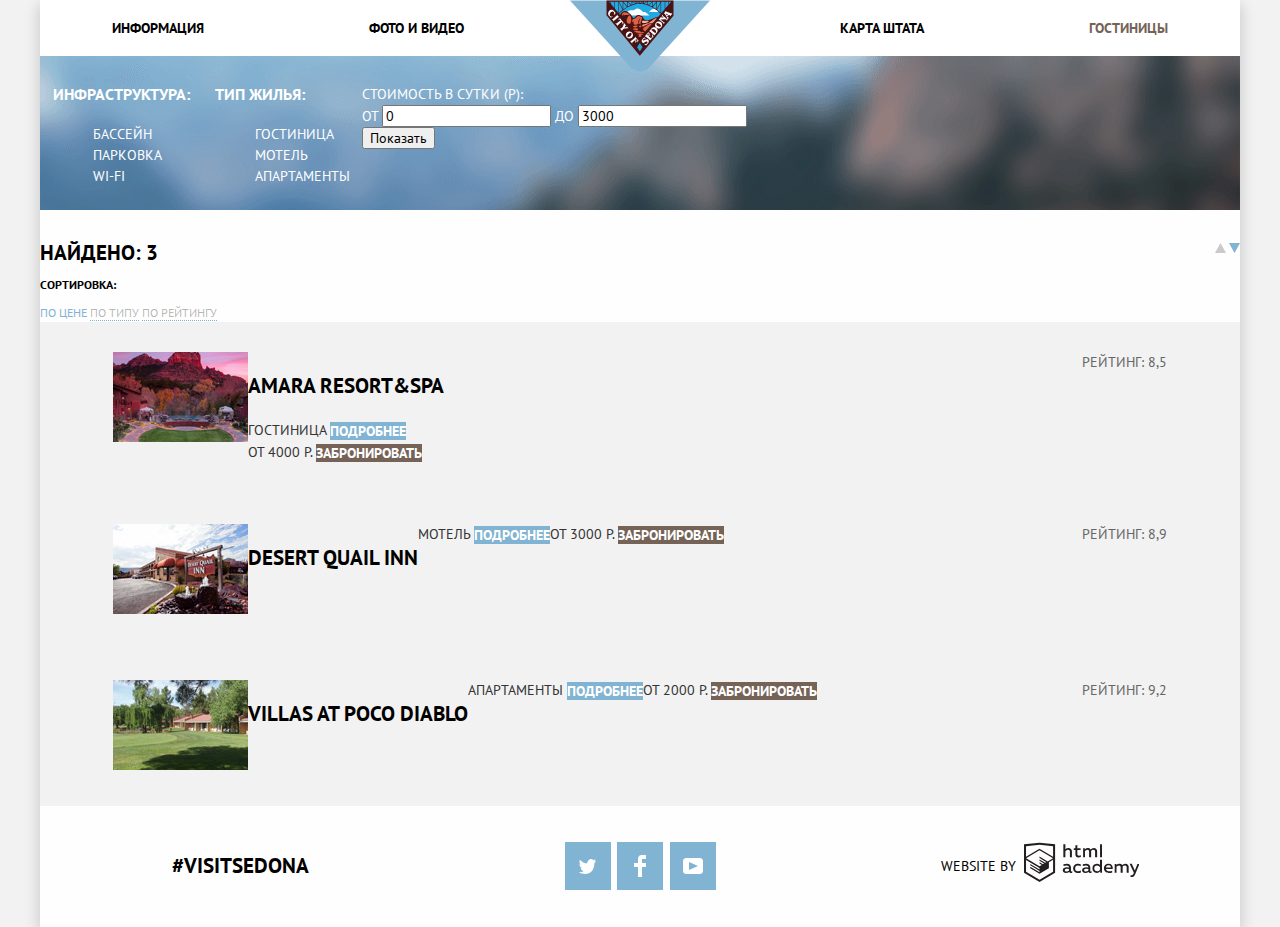
==== hotels.html @ ce7ed4c8 "Исправлен фильтр цен, кнопки в подвале, добавлены дополнительные блоки в основную часть" ====
<!DOCTYPE html>
<html lang="ru">

<head>
  <meta charset="utf-8">
  <title>Седона: гостиницы</title>
  <link href="https://fonts.googleapis.com/css?family=PT+Sans:400,700&amp;subset=cyrillic-ext" rel="stylesheet">
  <link href="css/normalize.css" rel="stylesheet">
  <link href="css/style.css" rel="stylesheet">
</head>

<body>
  <div class="container">
    <header class="main-header">
      <a class="main-header-logo">
        <img src="img/content/logo.svg" width="140" height="72" alt="Город Седона">
      </a>
      <nav class="main-navigation">
        <a href="#">Информация</a>
        <a href="#">Фото и видео</a>
        <a href="#">Карта штата</a>
        <a href="hotels.html" class="site-navigation-active">Гостиницы</a>
      </nav>
    </header>

    <main>
      <h1 class="visually-hidden">Гостиницы Седоны</h1>
      <section class="filters">
        <h2 class="visually-hidden">Фильтр поиска гостиниц</h2>
        <form class="filter" action="https://echo.htmlacademy.ru" method="get">
          <fieldset class="infrastructure-filter">
            <legend>Инфраструктура:</legend>
            <ul>
              <li class="filter-option">
                <input class="visually-hidden filter-input filter-input-checkbox" type="checkbox" name="pool" id="filter-pool" checked>
                <label for="filter-pool">Бассейн</label>
              </li>
              <li class="filter-option">
                <input class="visually-hidden filter-input filter-input-checkbox" type="checkbox" name="parking" id="filter-parking">
                <label for="filter-parking">Парковка</label>
              </li>
              <li class="filter-option">
                <input class="visually-hidden filter-input filter-input-checkbox" type="checkbox" name="wifi" id="filter-wifi">
                <label for="filter-wifi">Wi-Fi</label>
              </li>
            </ul>
          </fieldset>
          <fieldset class="housing-type-filter">
            <legend>Тип жилья:</legend>
            <ul>
              <li class="filter-option">
                <input class="visually-hidden filter-input filter-input-checkbox" type="checkbox" name="hotel" id="filter-hotel" checked>
                <label for="filter-hotel">Гостиница</label>
              </li>
              <li class="filter-option">
                <input class="visually-hidden filter-input filter-input-checkbox" type="checkbox" name="motel" id="filter-motel" checked>
                <label for="filter-motel">Мотель</label>
              </li>
              <li class="filter-option">
                <input class="visually-hidden filter-input filter-input-checkbox" type="checkbox" name="apartment" id="filter-apartment"
                  checked>
                <label for="filter-apartment">Апартаменты</label>
              </li>
            </ul>
          </fieldset>

          <div class="filter-range">
            <div class="filter-range-title">Стоимость в сутки (р):</div>
            <div class="price-controls">
              <label class="min-price">от
                <input type="text" name="min-price" value="0">
              </label>
              <label class="max-price">до
                <input type="text" name="max-price" value="3000">
              </label>
            </div>
            <div class="range-controls">
              <div class="scale">
                <div class="bar"></div>
              </div>
              <div class="range-toggle range-toggle-min"></div>
              <div class="range-toggle range-toggle-max"></div>
            </div>
            <button class="btn-transparent" type="submit">Показать</button>
          </div>
        </form>
      </section>
      <section class="hotels-result">
        <h2 class="visually-hidden">Результат поиска по гостиницам</h2>
        <div class="sort">
          <span>Найдено: 3</span>
          <div class="sort-type">
            <h2>Сортировка:</h2>
            <a class="sort-type-active">По цене</a>
            <a href="#">По типу</a>
            <a href="#">По рейтингу</a>
          </div>
        </div>
        <div class="sort-type-buttons">
          <a class="sort-btn sort-ascending" href="#">
            <p class="visually-hidden">Сортировать по возрастанию</p>
            <svg version="1.1" id="Layer_2" xmlns="http://www.w3.org/2000/svg" xmlns:xlink="http://www.w3.org/1999/xlink" x="0px" y="0px"
              width="11px" height="10px" viewBox="0 0 11 10" enable-background="new 0 0 11 10" xml:space="preserve">
              <polygon points="5.5,0 0,10 11,10 " />
            </svg>
          </a>
          <a class="sort-btn sort-descending">
            <p class="visually-hidden">Сортировать по убыванию</p>
            <svg version="1.1" id="Layer_3" xmlns="http://www.w3.org/2000/svg" xmlns:xlink="http://www.w3.org/1999/xlink" x="0px" y="0px"
              width="11px" height="10px" viewBox="0 0 11 10" enable-background="new 0 0 11 10" xml:space="preserve">
              <polyline points="5.5,10 0,0 11,0 " />
            </svg>
          </a>
        </div>
      </section>
      <section class="hotels-list">
        <h2 class="visually-hidden">Информация по гостиницам</h2>
        <article class="hotels-item">
          <a href="#">
            <img src="img/content/photo-hotel-1.jpg" width="135" height="90" alt="Фото Amara Resort and Spa">
          </a>
          <div class="hotel-info">
            <a class="hotel-name" href="#">
              <h3>Amara Resort&amp;Spa</h3>
            </a>
            <div class="short-info">
              <div class="about-hotel">
                <span>Гостиница</span>
                <a class="button about-hotel-btn" href="#">Подробнее</a>
              </div>
              <div class="booking-hotel">
                <span>от 4000 Р.</span>
                <a class="button booking-hotel-btn" href="#">Забронировать</a>
              </div>
            </div>
          </div>
          <div class="rating">
            <span>Рейтинг: 8,5</span>
          </div>
        </article>
        <article class="hotels-item">
          <a href="#">
            <img src="img/content/photo-hotel-2.jpg" width="135" height="90" alt="Фото Desert Quail Inn">
          </a>
          <a class="hotel-name" href="#">
            <h3>Desert Quail Inn</h3>
          </a>
          <div class="about-hotel">
            <span>Мотель</span>
            <a class="button about-hotel-btn" href="#">Подробнее</a>
          </div>
          <div class="booking-hotel">
            <span>от 3000 Р.</span>
            <a class="button booking-hotel-btn" href="#">Забронировать</a>
          </div>
          <div class="rating">
            <span>Рейтинг: 8,9</span>
          </div>
        </article>
        <article class="hotels-item">
          <a href="#">
            <img src="img/content/photo-hotel-3.jpg" width="135" height="90" alt="Фото Villas at Poco Diablo">
          </a>
          <a class="hotel-name" href="#">
            <h3>Villas at Poco Diablo</h3>
          </a>
          <div class="about-hotel">
            <span>Апартаменты</span>
            <a class="button about-hotel-btn" href="#">Подробнее</a>
          </div>
          <div class="booking-hotel">
            <span>от 2000 Р.</span>
            <a class="button booking-hotel-btn" href="#">Забронировать</a>
          </div>
          <div class="rating">
            <span>Рейтинг: 9,2</span>
          </div>
        </article>
      </section>
    </main>

    <footer class="main-footer">
      <span>#VisitSedona</span>
      <div class="footer-social">
        <ul>
          <li>
            <a class="social-btn" href="#">
              <span class="visually-hidden">Twitter</span>
            </a>
          </li>
          <li>
            <a class="social-btn" href="#">
              <span class="visually-hidden">Facebook</span>
            </a>
          </li>
          <li>
            <a class="social-btn" href="#">
              <span class="visually-hidden">YouTube</span>
            </a>
          </li>
        </ul>
      </div>
      <p class="footer-copyright">
        <span>Website by</span>
        <a class="copyright-link" href="https://htmlacademy.ru/intensive/htmlcss">
          <svg data-name="Layer 1" xmlns="http://www.w3.org/2000/svg" viewBox="0 0 113 39" width="115" height="41">
            <path d="M46.84 28.22a2.07 2.07 0 0 0 .58-.11v1.4a3.41 3.41 0 0 1-1.24.22 1.75 1.75 0 0 1-1.75-1 5.08 5.08 0 0 1-3.3 1.13c-1.59 0-3.06-.87-3.06-2.68 0-2.24 2.08-2.93 3.9-2.93a11.63 11.63 0 0 1 2.28.26v-.31c0-1.09-.8-1.86-2.3-1.86a7.79 7.79 0 0 0-3.15.67v-1.79a10.72 10.72 0 0 1 3.35-.58c2.48 0 4 1.18 4 3.83v3.14a.57.57 0 0 0 .69.61zm-6.76-1.19a1.42 1.42 0 0 0 1.64 1.29 3.56 3.56 0 0 0 2.53-1v-1.51a10.21 10.21 0 0 0-1.9-.22c-1.1.01-2.27.35-2.27 1.45zM53.06 20.62a5.29 5.29 0 0 1 2.7.67v1.79a4.28 4.28 0 0 0-2.42-.73 2.89 2.89 0 1 0 0 5.76 5.26 5.26 0 0 0 2.55-.67v1.8a6.58 6.58 0 0 1-2.9.6 4.42 4.42 0 0 1-4.72-4.54 4.54 4.54 0 0 1 4.79-4.68zM65.84 28.22a2.07 2.07 0 0 0 .58-.11v1.4a3.41 3.41 0 0 1-1.24.22 1.75 1.75 0 0 1-1.75-1 5.08 5.08 0 0 1-3.3 1.13c-1.59 0-3.06-.87-3.06-2.68 0-2.24 2.08-2.93 3.9-2.93a11.63 11.63 0 0 1 2.28.26v-.31c0-1.09-.8-1.86-2.3-1.86a7.79 7.79 0 0 0-3.15.67v-1.79a10.72 10.72 0 0 1 3.35-.58c2.48 0 4 1.18 4 3.83v3.14a.57.57 0 0 0 .69.61zm-6.76-1.19a1.42 1.42 0 0 0 1.64 1.29 3.56 3.56 0 0 0 2.53-1v-1.51a10.21 10.21 0 0 0-1.9-.22c-1.11.01-2.27.35-2.27 1.45zM76.67 16.85v12.76h-1.76v-1.39a4.07 4.07 0 0 1-3.35 1.62 4.62 4.62 0 0 1 0-9.22 4 4 0 0 1 3.15 1.37v-5.14h2zm-4.76 5.48a2.9 2.9 0 0 0 0 5.8 3 3 0 0 0 2.79-1.84v-2.13a3.06 3.06 0 0 0-2.79-1.83zM82.99 20.62c3.48 0 4.68 2.81 4.12 5.34h-6.58c.22 1.57 1.75 2.22 3.35 2.22a6.41 6.41 0 0 0 2.77-.62v1.68a7.5 7.5 0 0 1-3.14.6c-2.68 0-5-1.53-5-4.61a4.39 4.39 0 0 1 4.48-4.61zm.09 1.62a2.39 2.39 0 0 0-2.57 2.26h4.85a2.06 2.06 0 0 0-2.28-2.26zM89.1 29.61v-8.75h1.73v1.09a4 4 0 0 1 2.92-1.33 3 3 0 0 1 2.73 1.4 4.33 4.33 0 0 1 3.06-1.4 3.21 3.21 0 0 1 3.32 3.52v5.47h-2V24.2a1.67 1.67 0 0 0-1.73-1.84 2.94 2.94 0 0 0-2.17 1.18V29.61h-2V24.2a1.67 1.67 0 0 0-1.73-1.84 3.11 3.11 0 0 0-2.32 1.35v5.91h-2zM111.47 20.86h2l-4.1 9.93c-.95 2.28-2.19 3-3.52 3a5 5 0 0 1-1.15-.15v-1.66a3 3 0 0 0 .89.13c.95 0 1.66-.67 2.17-2l.18-.44-4.16-8.82h2.13l3 6.6zM40.66 1.53v5a4 4 0 0 1 2.83-1.2A3.41 3.41 0 0 1 47.1 8.9v5.41h-2V9.15a1.9 1.9 0 0 0-2-2.1 3.08 3.08 0 0 0-2.44 1.46v5.8h-2V1.53h2zM52.43 2.42v3.12h3.17v1.71h-3.17v4c0 1.15.53 1.53 1.66 1.53a4.71 4.71 0 0 0 1.77-.35v1.68a7.14 7.14 0 0 1-2.35.38 2.68 2.68 0 0 1-3-2.88V7.23h-1.6V5.52h1.57V2.88zM58.1 14.29V5.54h1.73v1.09a4 4 0 0 1 2.92-1.33 3 3 0 0 1 2.73 1.4 4.33 4.33 0 0 1 3.06-1.4 3.21 3.21 0 0 1 3.32 3.52v5.47h-2V8.88a1.67 1.67 0 0 0-1.73-1.84 2.94 2.94 0 0 0-2.17 1.18V14.29h-2V8.88a1.67 1.67 0 0 0-1.73-1.84 3.11 3.11 0 0 0-2.32 1.35v5.91h-2zM74.72 1.52h1.95v12.76h-1.95zM15.44.02h-.16L0 1.62v28l15.28 9.09 15.28-9.09v-28zm13.12 28.45l-13.28 7.9L2 28.47V16.99l13.22 7.87v1.43l-9.07-5.4v1.38l9.11 5.47v1.46l-9.1-5.42v1.38l9.11 5.47 9.19-5.5V19.22l4.1-2.45v11.67zm0-13.16l-3.65 2.14-1.68 1-8-4.76v1.38l6.84 4.07h-.06l-.15.09-1 .57-5.64-3.36v1.38l4.45 2.65-1.05.7-3.36-2v1.38l2.21 1.3-2.25 1.35-13.16-7.82 13.17-7.92zm0-1.39L15.21 6.05l-13.2 7.86V3.41l13.28-1.39 13.28 1.39v10.51z"
            />
          </svg>
        </a>
      </p>
    </footer>
  </div>
</body>

</html>
---- css/style.css ----
body{
  margin: 0;
  padding: 0;

  font-family: "PT Sans", Arial, sans-serif;
  font-size: 14px;
  line-height: 21px;
  font-weight: 400;
  color: #333333;
  text-transform: uppercase;

  background-color: #f2f2f2;
}

a{
  text-decoration: none;
}

.visually-hidden:not(:focus):not(:active){
  position: absolute;

  width: 1px;
  height: 1px;
  margin: -1px;
  border: 0;
  padding: 0;

  white-space: nowrap;

  clip-path: inset(100%);
  clip: rect(0 0 0 0);
  overflow: hidden;
}

.container{
  max-width: 1200px;
  min-width: 768px;
  margin: 0 auto;

  box-shadow: 0px 5px 15px 0px rgba(0, 1, 1, 0.2);
}

.main-header{
  position: relative;
  margin: 0;
  padding: 0;

  background-color: #ffffff;
}

.main-header-logo{
  position: absolute;
  left: 50%;
  transform: translate(-50%);
}

.main-navigation{
  display: flex;
  justify-content: space-between;
  flex-wrap: wrap; 
  width: 88%;
  padding: 15px 0;
  
  margin: 0 auto;
  
  line-height: 26px;
  font-weight: 700;
  color: #000000;
}

.main-navigation a{
  color: #000000;
}

.main-navigation a:nth-child(2){
  margin-right: 20%;
}

.main-navigation a:hover,
.main-navigation a:focus{
  color: #81b3d2;
}

.main-navigation a:active{
  color: rgba(0, 0, 0, 0.3);
}

.main-navigation .site-navigation-active{
  color: #766357;
}

.intro{
  margin: 0;
  padding-top: 76px;
  padding-bottom: 77px;

  text-align: center;

  background-color: #79a7cb;
  background-image: url("../img/decorative/intro-polygon.svg"), url("../img/decorative/intro-background.jpg");
  background-position: 50% 100%, 0 30%;
  background-repeat: no-repeat, no-repeat;
  background-size: 100% 57px, 100%;
}

.reasons{
  margin: 0;

  color: #333333;

  background-color: #ffffff;
}

.reasons-intro{
  width: 490px;
  margin: 0 auto;
  padding-top: 41px;
  padding-bottom: 40px;

  text-align: center;
  color: #333333;

  background-color: #ffffff;
}

.reasons h2{
  margin-bottom: 30px;

  font-size: 21px;
  line-height: 26px;
  font-weight: 700;
  color: #000000;
}

.reason-item{
  display: flex;
  justify-content: space-between;
  color: #ffffff;

  background-color: #81b3d2;
}

.reason-text{
  display: flex;
  flex-direction: column;
  align-items: center;  
  margin-top: 46px;
  margin-bottom: 60px;
  margin-left: 50px;
  margin-right: 50px;

  text-align: center;
}

.reason-text h3{
  width: 151px;
  padding: 0;
  margin: 0;
  margin-bottom: 25px;

  font-size: 21px;
  font-weight: 700;
}

.reason-text span{
  margin-bottom: 23px;
}

.reason-text p{
  padding: 0;
  margin: 0;
  width: 302px;
}

.reason-photo{
  width: 100%;
  height: auto;
}

.reason-item-1 .reason-photo{
  background-image: url("../img/decorative/photo-reason-1.jpg");
  background-repeat: no-repeat;
  background-size: 800px 401px;
  background-position: right center;
}

.reason-item-2 .reason-photo{ 
  background-image: url("../img/decorative/photo-reason-2.jpg");
  background-repeat: no-repeat;
  background-size: 800px 401px;
  background-position: left center;
}

.features{
  color: #333333;

  background-color: #ffffff;
}

.features-block{
  display: flex;  
}

.features-item{
  position: relative;
  
  width: 400px;
  padding-left: 57px;
  padding-right: 57px;
  padding-top: 160px;
  padding-bottom: 85px;

  text-align: center;
}

.features-item h4{
  padding: 0;
  margin: 0;
  margin-bottom: 22px;

  font-size: 21px;
  font-weight: 700;
  color: #000000;
}

.features-item p{
  padding: 0;
  margin: 0;
}

.features-item::before{
  content: "";

  position: absolute;
  top: 60px;
  left: 50%;
  transform: translateX(-50%);

  width: 75px;
  height: 75px;
}

.features-item:first-child::before{
  background-image: url("../img/icons/features-icon-1.svg");
  background-position: 0 0;
  background-repeat: no-repeat;
}

.features-item:nth-child(2)::before{
  background-image: url("../img/icons/features-icon-2.svg");
  background-position: 0 0;
  background-repeat: no-repeat;
}

.features-item:last-child::before{
  top: 55px; 
  transform: translateX(-45%);

  background-image: url("../img/icons/features-icon-3.svg");
  background-position: 0 0;
  background-repeat: no-repeat;
}

.block-reasons{
  display: flex;
  margin: 0;
  padding-top: 45px;
  padding-bottom: 60px;

  color: #333333;

  background-color: #eeeeee;
}

.block-reasons-text{
  display: flex;
  flex-direction: column;
  align-items: center;
  width: 400px;
  padding: 0 69px;

  text-align: center;
}

.block-reasons-text h3{
  width: 151px;
  padding: 0;
  margin: 0;
  margin-bottom: 25px;

  font-size: 21px;
  font-weight: 700;
  color: #000000;
}

.block-reasons-text span{
  margin-bottom: 23px;
}

.block-reasons-text p{
  padding: 0;
  margin: 0;
}

.hotels{
  margin: 0;
  padding: 0;
  padding-top: 50px;

  text-align: center;
  color: #333333;

  background-color: #ffffff;
}

.hotels span{
  font-size: 30px;
  line-height: 36px;
  font-weight: 700;
  color: #000000;
}

.hotels p{
  width: 450px;
  margin: 0 auto;
  margin-top: 25px;
  padding-bottom: 50px;

  line-height: 24px;
}

.button{
  font: inherit;
  font-weight: 700;

  text-align: center;
  vertical-align: middle;
  color: #ffffff;
  text-transform: uppercase;

  background-color: #81b3d2;
  border: none;

  cursor: pointer;
}

.search-hotel-btn{
  width: 568px;
  height: 86px;
  padding: auto auto;
  font-size: 21px;
  line-height: 26px;
  color: #ffffff;

  background-color: #766357;
}

.search-hotel-btn:hover{
  color: #ffffff;

  background-color: #604e43;
}

.search-hotel-btn:focus,
.search-hotel-btn:active{
  color: rgba(255, 255, 255, 0.3);
  background-color: #503e33;
}

.modal-hotels{
  display: none;
  margin: 0;

  font-weight: 700;
  color: #000000;

  background-color: #ffffff;
}

.modal-hotels input{
  font: inherit;
  line-height: 26px;

  background-color: #f2f2f2;
  border: none;
}

.modal-hotels .btn-for-input{
  background-color: #f2f2f2;
}

.modal-hotels input:hover,
.modal-hotels .btn-for-input:hover{
  background-color: #ebebeb;
}

.modal-hotels input:focus,
.modal-hotels .btn-for-input:focus,
.modal-hotels .btn-for-input:active{
  background-color: transparent;
  border: solid 2px #e5e5e5;
}

.btn-for-input svg{
  fill: #a9a9a9;
}

.btn-for-input line{
  stroke: #a9a9a9;
}

.btn-for-input:hover svg,
.btn-for-input:focus svg{
  fill: #000000;
}

.btn-for-input:hover line,
.btn-for-input:focus line{
  stroke: #000000;
}

.btn-for-input:active svg{
  fill: #81b3d2;
}

.btn-for-input:active line{
  stroke: #81b3d2;
}

.modal-hotels .search-btn{
  font-size: 21px;
  line-height: 26px;
}

.modal-hotels .search-btn:hover,
.modal-hotels .search-btn:focus{
  color: #ffffff;

  background-color: #669ec0;
}

.modal-hotels .search-btn:active{
  color: rgba(255, 255, 255, 0.3);

  background-color: #5496bd;
}

.filters{
  margin: 0;
  padding-top: 28px;

  color: #ffffff;

  background-color:#79a7cb;
  background-image: url("../img/decorative/filter-background.png");
  background-repeat: no-repeat;
  background-position: 0 0;
}

.filter{
  display: flex;
  justify-content: flex-start;
}

.filters fieldset{
  border: none;
}

.filters legend{
  font-size: 16px;
  font-weight: 700;
}

.filters ul{
  list-style: none;
}

.price-filter{
  margin-left: auto;
}

.price-filter input{
  color: #ffffff;

  background-color: transparent;
  border: solid 2px #ffffff;
}

.filter-btn{
  font-weight: 400;

  background-color: transparent;
  border: solid 2px #ffffff;
}

.hotels-result{
  margin: 0;
  padding-top: 30px;

  font-size: 12px;
  line-height: 18px;
  color: #000000;

  background-color: #fefefe;

  display: flex;
}

.sort span{
  font-size: 21px;
  line-height: 26px;
  font-weight: 700;
}

.sort-type h2{
  font-size: 12px;
  line-height: 18px;
}

.sort-type a{
  color: rgba(0, 0, 0, 0.3);
  border-bottom: dotted 1px #81b3d2;
}

.sort-type a:hover,
.sort-type a:focus{
  color: #81b3d2;
}

.sort-type a:active{
  color: #000000;
  border: none;
}

.sort-type .sort-type-active{
  color: #81b3d2;
  border: none;
}

.sort-type-buttons{
  margin-left: auto;
}

.sort-btn svg{
  fill: #cacaca;
}

.sort-btn:hover svg,
.sort-btn:focus svg{
  fill: #000000;
}

.sort-btn:active svg{
  fill: #81b3d2;
}

.sort-descending svg{
  fill: #81b3d2;
}

.hotels-info{
  margin: 0;
  padding: 0;

  color: #333333;

  background-color: #ffffff;
}

.hotels-item{
  padding: 30px 73px;

  display: flex;
}

.hotel-name h3{
  font-size: 21px;
  line-height: 26px;
  font-weight: 700;
  color: #000000;
}

.hotel-name:hover h3,
.hotel-name:focus h3{
  color: #81b3d2;
} 

.hotel-name:active h3{
  color: rgba(0, 0, 0, 0.3);
}

.about-hotel-btn:hover,
.about-hotel-btn:focus{
  background-color: #669ec0;
}

.about-hotel-btn:active{
  color: rgba(255, 255, 255, 0.3);

  background-color: #5496bd;
}

.booking-hotel-btn{
  background-color: #766357;
}

.booking-hotel-btn:hover,
.booking-hotel-btn:focus{
  background-color: #604e43;
}

.booking-hotel-btn:active{
  color: rgba(255, 255, 255, 0.3);

  background-color: #503e33;
}

.rating{
  margin-left: auto;
}

.rating span{
  color: #666666;

  background-color: #f2f2f2;
}

.map{
  width: 100%;
  margin: 0;
  padding: 0;
}

.main-footer{
  margin: 0;
  padding: 36px 0;

  line-height: 26px;
  text-align: center;
  color: #000000;

  background-color: rgba(255, 255, 255, 0.9);

  display: flex;
  align-items: center;
}

.main-footer span{
  width: 400px;
  margin: 0;

  font-size: 21px;
  font-weight: 700;
}

.footer-social{
  width: 400px;
}

.footer-social ul{
  display: flex;
  flex-wrap: wrap;
  justify-content: space-between;
  width: 151px;
  margin: 0 auto;
  padding: 0;

  list-style: none;
}

.social-btn{
  display: flex;
  justify-content: center;
  align-items: center;
  width: 46px;
  height: 48px;
  color: #000000;

  background-color: #81b3d2;
}

.social-btn::before{
  content: "";

  width: 20px;
  height: 22px;
  background-image: url("../img/icons/twitter-icon.svg");
  background-position: center center;
  background-repeat: no-repeat;
}

li:first-child .social-btn::before{
  background-image: url("../img/icons/twitter-icon.svg");
}

li:nth-child(2) .social-btn::before{
  background-image: url("../img/icons/fb-icon.svg");
}

li:last-child .social-btn::before{
  background-image: url("../img/icons/youtube-icon.svg");
}

.social-btn:hover,
.social-btn:focus{
  background-color: #669ec0;
}

.social-btn:active{
  background-color: #5496bd;
}

.social-btn:active::before{
  opacity: 0.3;
}

.footer-copyright{
  display: flex;
  justify-content: center;
  align-items: center;
  width: 400px;
  margin: 0;
}

.footer-copyright span{
  width: auto;
  padding-right: 8px;

  font-size: 14px;
  line-height: 26px;
  font-weight: 400;
}

.copyright-link svg{
  fill: #231f20;
}

.copyright-link:hover svg,
.copyright-link:focus svg{
  fill: #81b3d2;
}

.copyright-link:active svg{
  fill: #bdbbbc;
}
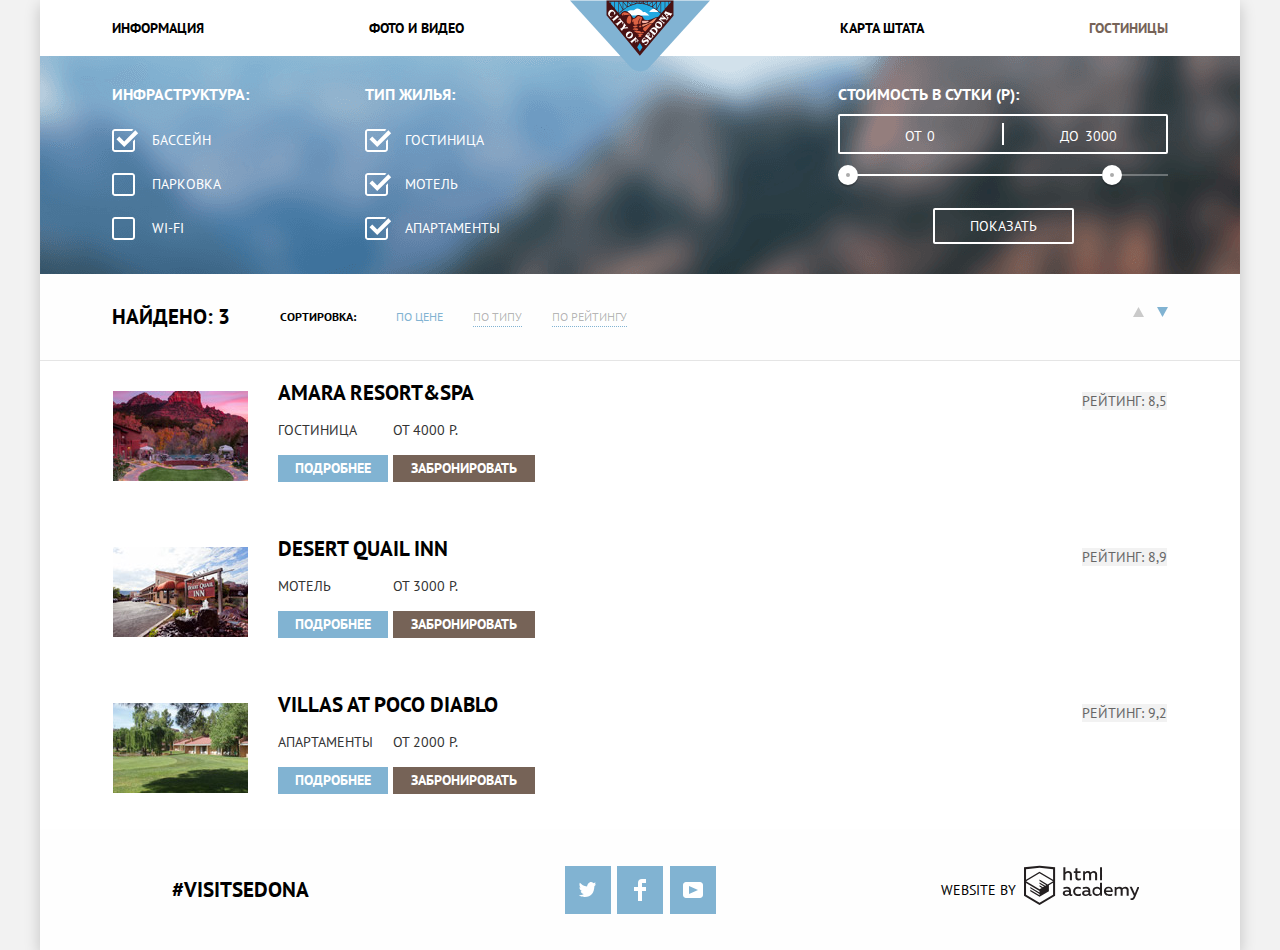
==== commit 1a411cf3: "Добавлены дополнительные блоки для внутренней страницы" ====
--- a/hotels.html
+++ b/hotels.html
@@ -142,16 +142,20 @@
           <a href="#">
             <img src="img/content/photo-hotel-2.jpg" width="135" height="90" alt="Фото Desert Quail Inn">
           </a>
-          <a class="hotel-name" href="#">
-            <h3>Desert Quail Inn</h3>
-          </a>
-          <div class="about-hotel">
-            <span>Мотель</span>
-            <a class="button about-hotel-btn" href="#">Подробнее</a>
-          </div>
-          <div class="booking-hotel">
-            <span>от 3000 Р.</span>
-            <a class="button booking-hotel-btn" href="#">Забронировать</a>
+          <div class="hotel-info">
+            <a class="hotel-name" href="#">
+              <h3>Desert Quail Inn</h3>
+            </a>
+            <div class="short-info">
+              <div class="about-hotel">
+                <span>Мотель</span>
+                <a class="button about-hotel-btn" href="#">Подробнее</a>
+              </div>
+              <div class="booking-hotel">
+                <span>от 3000 Р.</span>
+                <a class="button booking-hotel-btn" href="#">Забронировать</a>
+              </div>
+            </div>
           </div>
           <div class="rating">
             <span>Рейтинг: 8,9</span>
@@ -161,16 +165,20 @@
           <a href="#">
             <img src="img/content/photo-hotel-3.jpg" width="135" height="90" alt="Фото Villas at Poco Diablo">
           </a>
-          <a class="hotel-name" href="#">
-            <h3>Villas at Poco Diablo</h3>
-          </a>
-          <div class="about-hotel">
-            <span>Апартаменты</span>
-            <a class="button about-hotel-btn" href="#">Подробнее</a>
-          </div>
-          <div class="booking-hotel">
-            <span>от 2000 Р.</span>
-            <a class="button booking-hotel-btn" href="#">Забронировать</a>
+          <div class="hotel-info">
+            <a class="hotel-name" href="#">
+              <h3>Villas at Poco Diablo</h3>
+            </a>
+            <div class="short-info">
+              <div class="about-hotel">
+                <span>Апартаменты</span>
+                <a class="button about-hotel-btn" href="#">Подробнее</a>
+              </div>
+              <div class="booking-hotel">
+                <span>от 2000 Р.</span>
+                <a class="button booking-hotel-btn" href="#">Забронировать</a>
+              </div>
+            </div>
           </div>
           <div class="rating">
             <span>Рейтинг: 9,2</span>
--- a/css/style.css
+++ b/css/style.css
@@ -100,7 +100,7 @@
   background-image: url("../img/decorative/intro-polygon.svg"), url("../img/decorative/intro-background.jpg");
   background-position: 50% 100%, 0 30%;
   background-repeat: no-repeat, no-repeat;
-  background-size: 100% 57px, 100%;
+  background-size: 100% auto, 100%;
 }
 
 .reasons{
@@ -135,6 +135,8 @@
 .reason-item{
   display: flex;
   justify-content: space-between;
+ 
+
   color: #ffffff;
 
   background-color: #81b3d2;
@@ -146,14 +148,14 @@
   align-items: center;  
   margin-top: 46px;
   margin-bottom: 60px;
-  margin-left: 50px;
-  margin-right: 50px;
+
+  width: 33%;
 
   text-align: center;
 }
 
 .reason-text h3{
-  width: 151px;
+  width: 50%;
   padding: 0;
   margin: 0;
   margin-bottom: 25px;
@@ -169,26 +171,23 @@
 .reason-text p{
   padding: 0;
   margin: 0;
-  width: 302px;
+  width: 80%;
 }
 
 .reason-photo{
-  width: 100%;
-  height: auto;
+  width: 66%;
+
+  background-repeat: no-repeat;
+  background-size: cover;
+  background-position: 50%;
 }
 
 .reason-item-1 .reason-photo{
   background-image: url("../img/decorative/photo-reason-1.jpg");
-  background-repeat: no-repeat;
-  background-size: 800px 401px;
-  background-position: right center;
 }
 
 .reason-item-2 .reason-photo{ 
   background-image: url("../img/decorative/photo-reason-2.jpg");
-  background-repeat: no-repeat;
-  background-size: 800px 401px;
-  background-position: left center;
 }
 
 .features{
@@ -205,8 +204,8 @@
   position: relative;
   
   width: 400px;
-  padding-left: 57px;
-  padding-right: 57px;
+  padding-left: 40px;
+  padding-right: 40px;
   padding-top: 160px;
   padding-bottom: 85px;
 
@@ -276,8 +275,8 @@
   display: flex;
   flex-direction: column;
   align-items: center;
-  width: 400px;
-  padding: 0 69px;
+  width: 33%;
+  padding: 0 57px;
 
   text-align: center;
 }
@@ -324,7 +323,7 @@
   width: 450px;
   margin: 0 auto;
   margin-top: 25px;
-  padding-bottom: 50px;
+  margin-bottom: 45px;
 
   line-height: 24px;
 }
@@ -448,6 +447,7 @@
 .filters{
   margin: 0;
   padding-top: 28px;
+  padding-bottom: 30px;
 
   color: #ffffff;
 
@@ -459,65 +459,246 @@
 
 .filter{
   display: flex;
-  justify-content: flex-start;
+  justify-content: space-between;
+
+  padding: 0 6%;
 }
 
 .filters fieldset{
+  padding: 0;
+  margin: 0;
+  margin-right: 11%;
+
   border: none;
 }
 
 .filters legend{
+  padding: 0;
+  margin: 0;
+  margin-bottom: 25px;
+
   font-size: 16px;
   font-weight: 700;
 }
 
 .filters ul{
+  padding: 0;
+  margin: 0;
+
   list-style: none;
 }
 
-.price-filter{
+.filter-option{
+  margin-bottom: 23px;
+  padding-left: 40px;
+}
+
+.filter-option:last-child{
+  margin-bottom: 0;
+}
+
+.filter-option label{
+  position: relative;
+
+  display: block;
+
+  cursor: pointer;
+  user-select: none;
+}
+
+.filter-input-checkbox + label::before{
+  content: "";
+  position: absolute;
+  left: -40px;
+  top: -1px;
+
+  width: 27px;
+  height: 24px;
+
+  background-image: url("../img/icons/checkbox-off.svg");
+  background-repeat: no-repeat;
+  background-position: 0 0;
+}
+
+.filter-input-checkbox:checked + label::before{
+  background-image: url("../img/icons/checkbox-on.svg")
+}
+
+.filter-range {
+  width: 330px;
   margin-left: auto;
-}
-
-.price-filter input{
+
   color: #ffffff;
-
-  background-color: transparent;
-  border: solid 2px #ffffff;
-}
-
-.filter-btn{
-  font-weight: 400;
-
-  background-color: transparent;
-  border: solid 2px #ffffff;
+  text-transform: uppercase;
+}
+
+.filter-range-title {
+  margin-bottom: 9px;
+
+  font-weight: 600;
+  font-size: 16px;
+  line-height: 21px;
+}
+
+.price-controls {
+  position: relative;
+  
+  height: 36px;
+  margin-bottom: 20px;
+
+  font-size: 0;
+
+  border: 2px solid #ffffff;
+  border-radius: 2px;
+}
+
+.price-controls::after {
+  content: "";
+  position: absolute;
+  top: 50%;
+  left: 50%;
+
+  width: 2px;
+  height: 22px;
+
+  background: #ffffff;
+  transform: translate(-50%, -50%);
+}
+
+.price-controls label {
+  display: inline-block;
+
+  font-size: 14px;
+  line-height: 38px;
+  vertical-align: top;
+
+  cursor: pointer;
+}
+
+.price-controls .min-price,
+.price-controls .max-price {
+  width: 90px;
+  padding-left: 65px;
+}
+
+.price-controls input {
+  width: 50px;
+  margin: 0;
+
+  color: inherit;
+  font: inherit;
+
+  background: none;
+  border: none;
+}
+
+.range-controls {
+  position: relative;
+
+  margin-bottom: 32px;
+}
+
+.range-controls .scale {
+  height: 2px;
+
+  background: rgba(255, 255, 255, 0.3);
+}
+
+.range-controls .bar {
+  width: 80%;
+  height: 2px;
+
+  background: #ffffff;
+}
+
+.range-toggle {
+  position: absolute;
+  top: -9px;
+
+  width: 4px;
+  height: 4px;
+
+  background: #ababab;
+  border: 8px solid #ffffff;
+  border-radius: 50%;
+  box-shadow: 0 2px 1px 0 rgba(0, 1, 1, 0.2);
+  cursor: pointer;
+}
+
+.range-toggle:hover {
+  background: #1c4f80;
+}
+
+.range-toggle-min {
+  left: 0;
+}
+
+.range-toggle-max {
+  left: 80%;
+}
+
+.btn-transparent {
+  display: block;
+  margin: 0 auto;
+  padding: 6px 35px;
+
+  font-size: 14px;
+  line-height: 20px;
+  color: #ffffff;
+  text-transform: uppercase;
+
+  background: transparent;
+  border: 2px solid #ffffff;
+  border-radius: 2px;
+  cursor: pointer;
 }
 
 .hotels-result{
   margin: 0;
+  padding: 0 6%;
   padding-top: 30px;
+  padding-bottom: 30px;
 
   font-size: 12px;
   line-height: 18px;
   color: #000000;
 
   background-color: #fefefe;
-
-  display: flex;
+  border-bottom: 1px solid #e5e5e5;
+
+  display: flex;
+}
+
+.sort{
+  display: flex;
+  align-items: center;
 }
 
 .sort span{
+  margin-right: 50px;
+
   font-size: 21px;
   line-height: 26px;
   font-weight: 700;
 }
 
+.sort-type{
+  display: flex;
+  align-items: center;
+}
+
 .sort-type h2{
+  padding: 0;
+  margin: 0;
+  margin-right: 40px;
+
   font-size: 12px;
   line-height: 18px;
 }
 
 .sort-type a{
+  margin-right: 30px;
+
   color: rgba(0, 0, 0, 0.3);
   border-bottom: dotted 1px #81b3d2;
 }
@@ -541,6 +722,10 @@
   margin-left: auto;
 }
 
+.sort-btn:first-child{
+  margin-right: 10px;
+}
+
 .sort-btn svg{
   fill: #cacaca;
 }
@@ -558,7 +743,7 @@
   fill: #81b3d2;
 }
 
-.hotels-info{
+.hotels-list{
   margin: 0;
   padding: 0;
 
@@ -573,7 +758,21 @@
   display: flex;
 }
 
+.hotels-item img{
+  margin-right: 30px;
+}
+
+.hotel-info{
+  display: flex;
+  flex-direction: column;
+}
+
 .hotel-name h3{
+  padding: 0;
+  margin: 0;
+  margin-top: -11px;
+  margin-bottom: 14px;
+
   font-size: 21px;
   line-height: 26px;
   font-weight: 700;
@@ -589,6 +788,29 @@
   color: rgba(0, 0, 0, 0.3);
 }
 
+.short-info{
+  display: flex;
+}
+
+.short-info span{
+  margin-bottom: 14px;
+}
+
+.about-hotel{
+  display: flex;
+  flex-direction: column;
+
+  margin-right: 5px;
+}
+
+
+
+.about-hotel-btn{
+  box-sizing: border-box;
+  width: 110px;
+  padding: 3px 5px;
+}
+
 .about-hotel-btn:hover,
 .about-hotel-btn:focus{
   background-color: #669ec0;
@@ -600,7 +822,16 @@
   background-color: #5496bd;
 }
 
+.booking-hotel{
+  display: flex;
+  flex-direction: column;
+}
+
 .booking-hotel-btn{
+  box-sizing: border-box;
+  width: 142px;
+  padding: 3px 5px;
+
   background-color: #766357;
 }
 
@@ -628,10 +859,14 @@
 .map{
   width: 100%;
   margin: 0;
+  margin-bottom: -125px;
   padding: 0;
 }
 
 .main-footer{
+  position: relative;
+  z-index: 1;
+
   margin: 0;
   padding: 36px 0;
 
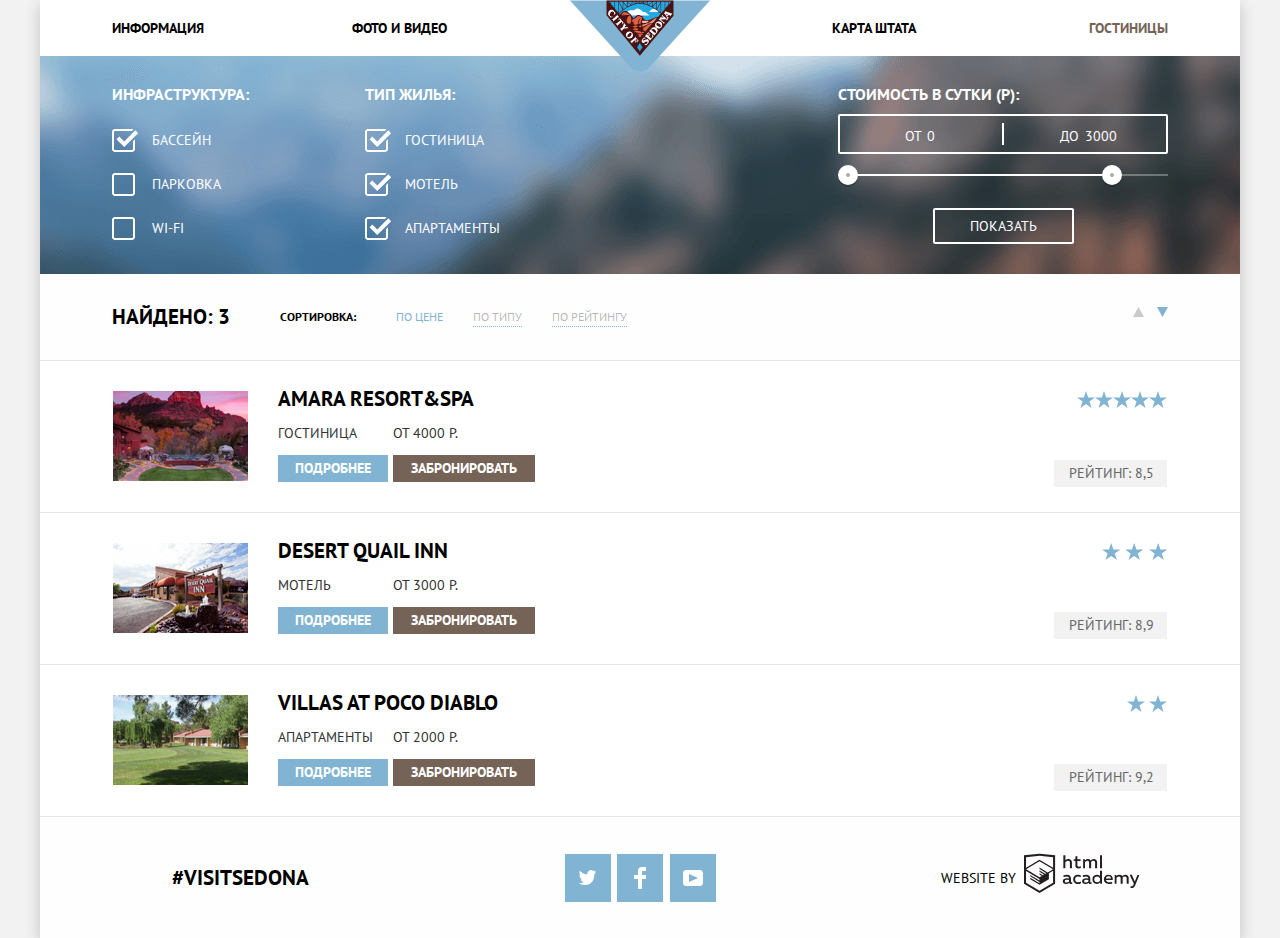
==== commit ba4441b5: "Добавлены блоки для звезд в рейтинге" ====
--- a/hotels.html
+++ b/hotels.html
@@ -135,6 +135,7 @@
             </div>
           </div>
           <div class="rating">
+            <div class="stars"></div>
             <span>Рейтинг: 8,5</span>
           </div>
         </article>
@@ -158,6 +159,7 @@
             </div>
           </div>
           <div class="rating">
+            <div class="stars"></div>
             <span>Рейтинг: 8,9</span>
           </div>
         </article>
@@ -181,6 +183,7 @@
             </div>
           </div>
           <div class="rating">
+            <div class="stars"></div>
             <span>Рейтинг: 9,2</span>
           </div>
         </article>
--- a/css/style.css
+++ b/css/style.css
@@ -56,7 +56,6 @@
 
 .main-navigation{
   display: flex;
-  justify-content: space-between;
   flex-wrap: wrap; 
   width: 88%;
   padding: 15px 0;
@@ -72,8 +71,16 @@
   color: #000000;
 }
 
+.main-navigation a:nth-child(1){
+  margin-right: 14%;
+}
+
 .main-navigation a:nth-child(2){
-  margin-right: 20%;
+  margin-right: 36.5%;
+}
+
+.main-navigation a:nth-child(3){
+  margin-right: auto;
 }
 
 .main-navigation a:hover,
@@ -97,7 +104,7 @@
   text-align: center;
 
   background-color: #79a7cb;
-  background-image: url("../img/decorative/intro-polygon.svg"), url("../img/decorative/intro-background.jpg");
+  background-image: url("../img/decorative/banner-bottom-shape.png"), url("../img/decorative/intro-background.jpg");
   background-position: 50% 100%, 0 30%;
   background-repeat: no-repeat, no-repeat;
   background-size: 100% auto, 100%;
@@ -753,9 +760,13 @@
 }
 
 .hotels-item{
-  padding: 30px 73px;
-
-  display: flex;
+  padding: 25px 73px;
+  padding-top: 30px;
+
+  display: flex;
+  justify-content: space-between;
+
+  border-bottom: 1px solid #e5e5e5;
 }
 
 .hotels-item img{
@@ -770,8 +781,8 @@
 .hotel-name h3{
   padding: 0;
   margin: 0;
-  margin-top: -11px;
-  margin-bottom: 14px;
+  margin-top: -5px;
+  margin-bottom: 11px;
 
   font-size: 21px;
   line-height: 26px;
@@ -793,7 +804,7 @@
 }
 
 .short-info span{
-  margin-bottom: 14px;
+  margin-bottom: 11px;
 }
 
 .about-hotel{
@@ -802,8 +813,6 @@
 
   margin-right: 5px;
 }
-
-
 
 .about-hotel-btn{
   box-sizing: border-box;
@@ -847,10 +856,44 @@
 }
 
 .rating{
+  display: flex;
+  flex-direction: column;
+  justify-content: flex-end;
+  align-items: flex-end;
+  position: relative;
+
   margin-left: auto;
 }
 
+.rating::before{
+  content: "";
+
+  position: absolute;
+  height: 17px;
+  top: 0;
+
+  background-image: url("../img/icons/star.svg");
+  background-position: 0 0;
+  background-repeat: space;
+}
+
+.hotels-item:first-of-type .rating::before{
+  width: 90px;
+}
+
+.hotels-item:nth-of-type(2) .rating::before{
+  width: 65px;
+}
+
+.hotels-item:last-of-type .rating::before{
+  width: 40px;
+}
+
 .rating span{
+  width: 85px;
+  padding: 3px;
+  padding-left: 15px;
+  padding-right: 13px;
   color: #666666;
 
   background-color: #f2f2f2;
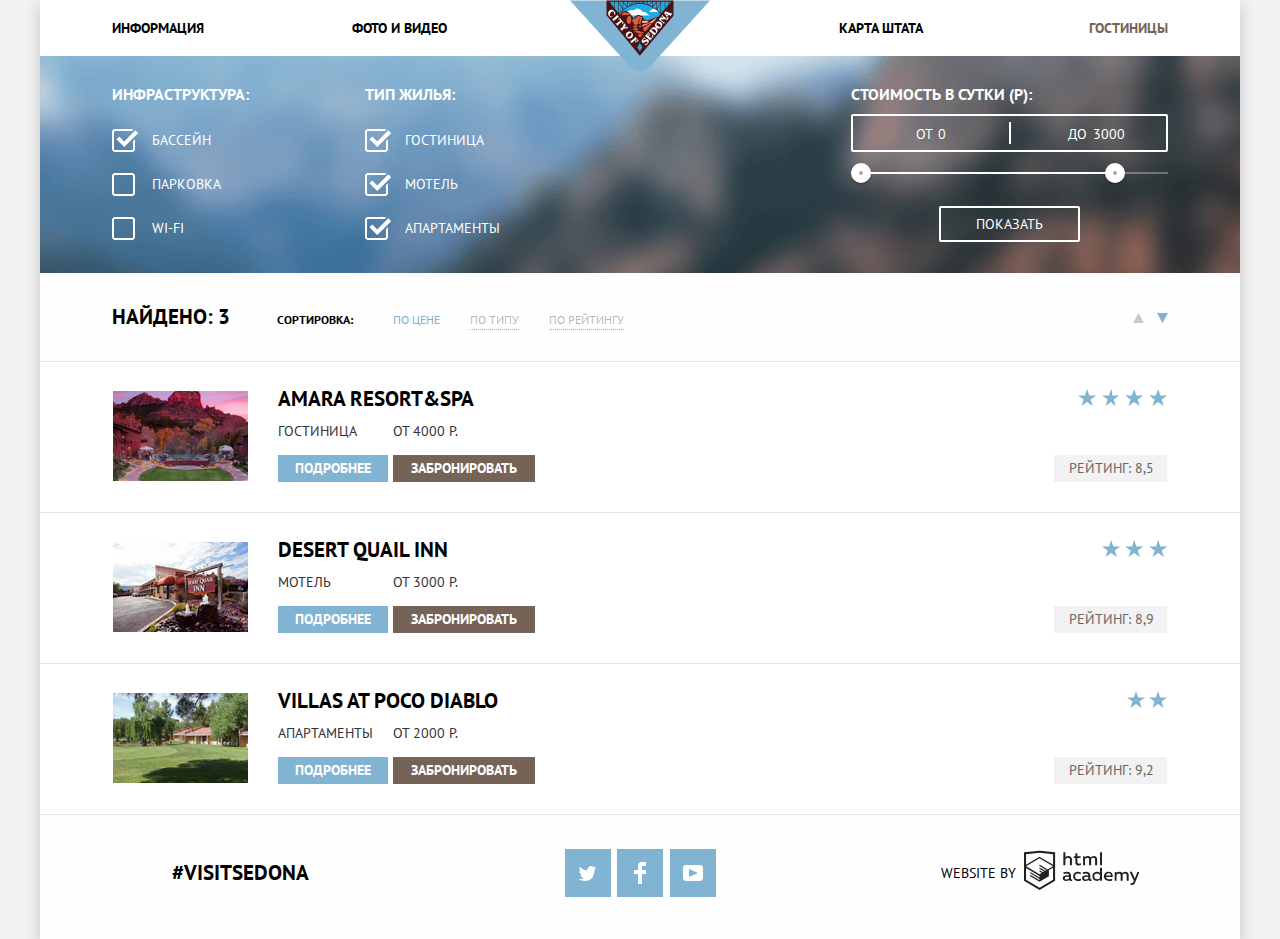
==== commit ad108f59: "Добавлена ссылка на главную страницу с логотипа" ====
--- a/hotels.html
+++ b/hotels.html
@@ -12,7 +12,7 @@
 <body>
   <div class="container">
     <header class="main-header">
-      <a class="main-header-logo">
+      <a href="index.html" class="main-header-logo">
         <img src="img/content/logo.svg" width="140" height="72" alt="Город Седона">
       </a>
       <nav class="main-navigation">
--- a/css/style.css
+++ b/css/style.css
@@ -16,7 +16,8 @@
   text-decoration: none;
 }
 
-.visually-hidden:not(:focus):not(:active){
+.visually-hidden:not(:focus):not(:active),
+input[type="checkbox"].visually-hidden{
   position: absolute;
 
   width: 1px;
@@ -27,7 +28,9 @@
 
   white-space: nowrap;
 
-  clip-path: inset(100%);
+  -webkit-clip-path: inset(100%);
+
+          clip-path: inset(100%);
   clip: rect(0 0 0 0);
   overflow: hidden;
 }
@@ -37,7 +40,9 @@
   min-width: 768px;
   margin: 0 auto;
 
-  box-shadow: 0px 5px 15px 0px rgba(0, 1, 1, 0.2);
+  -webkit-box-shadow: 0px 5px 15px 0px rgba(0, 1, 1, 0.2);
+
+          box-shadow: 0px 5px 15px 0px rgba(0, 1, 1, 0.2);
 }
 
 .main-header{
@@ -51,12 +56,17 @@
 .main-header-logo{
   position: absolute;
   left: 50%;
-  transform: translate(-50%);
+  -webkit-transform: translate(-50%);
+      -ms-transform: translate(-50%);
+          transform: translate(-50%);
 }
 
 .main-navigation{
-  display: flex;
-  flex-wrap: wrap; 
+  display: -webkit-box;
+  display: -ms-flexbox;
+  display: flex;
+  -ms-flex-wrap: wrap;
+      flex-wrap: wrap; 
   width: 88%;
   padding: 15px 0;
   
@@ -75,11 +85,11 @@
   margin-right: 14%;
 }
 
+.main-navigation a:nth-child(3){
+  margin-right: 15.7%;
+}
+
 .main-navigation a:nth-child(2){
-  margin-right: 36.5%;
-}
-
-.main-navigation a:nth-child(3){
   margin-right: auto;
 }
 
@@ -104,10 +114,10 @@
   text-align: center;
 
   background-color: #79a7cb;
-  background-image: url("../img/decorative/banner-bottom-shape.png"), url("../img/decorative/intro-background.jpg");
+  background-image: url("../img/decorative/intro-polygon.svg"), url("../img/decorative/intro-background.jpg");
   background-position: 50% 100%, 0 30%;
   background-repeat: no-repeat, no-repeat;
-  background-size: 100% auto, 100%;
+  background-size: 100% 57px, 100%;
 }
 
 .reasons{
@@ -140,8 +150,12 @@
 }
 
 .reason-item{
-  display: flex;
-  justify-content: space-between;
+  display: -webkit-box;
+  display: -ms-flexbox;
+  display: flex;
+  -webkit-box-pack: justify;
+      -ms-flex-pack: justify;
+          justify-content: space-between;
  
 
   color: #ffffff;
@@ -150,19 +164,26 @@
 }
 
 .reason-text{
-  display: flex;
-  flex-direction: column;
-  align-items: center;  
+  display: -webkit-box;
+  display: -ms-flexbox;
+  display: flex;
+  -webkit-box-orient: vertical;
+  -webkit-box-direction: normal;
+      -ms-flex-direction: column;
+          flex-direction: column;
+  -webkit-box-align: center;
+      -ms-flex-align: center;
+          align-items: center;  
   margin-top: 46px;
-  margin-bottom: 60px;
-
-  width: 33%;
+  margin-bottom: 57px;
+
+  width: calc(100% / 3);
 
   text-align: center;
 }
 
 .reason-text h3{
-  width: 50%;
+  width: 37.7%;
   padding: 0;
   margin: 0;
   margin-bottom: 25px;
@@ -182,7 +203,7 @@
 }
 
 .reason-photo{
-  width: 66%;
+  width: calc(100% - (100% / 3));
 
   background-repeat: no-repeat;
   background-size: cover;
@@ -204,15 +225,16 @@
 }
 
 .features-block{
+  display: -webkit-box;
+  display: -ms-flexbox;
   display: flex;  
 }
 
 .features-item{
   position: relative;
   
-  width: 400px;
-  padding-left: 40px;
-  padding-right: 40px;
+  width: 33%;
+  padding: 0 4%;
   padding-top: 160px;
   padding-bottom: 85px;
 
@@ -240,7 +262,9 @@
   position: absolute;
   top: 60px;
   left: 50%;
-  transform: translateX(-50%);
+  -webkit-transform: translateX(-50%);
+      -ms-transform: translateX(-50%);
+          transform: translateX(-50%);
 
   width: 75px;
   height: 75px;
@@ -260,7 +284,9 @@
 
 .features-item:last-child::before{
   top: 55px; 
-  transform: translateX(-45%);
+  -webkit-transform: translateX(-45%); 
+      -ms-transform: translateX(-45%); 
+          transform: translateX(-45%);
 
   background-image: url("../img/icons/features-icon-3.svg");
   background-position: 0 0;
@@ -268,6 +294,8 @@
 }
 
 .block-reasons{
+  display: -webkit-box;
+  display: -ms-flexbox;
   display: flex;
   margin: 0;
   padding-top: 45px;
@@ -279,9 +307,6 @@
 }
 
 .block-reasons-text{
-  display: flex;
-  flex-direction: column;
-  align-items: center;
   width: 33%;
   padding: 0 57px;
 
@@ -289,9 +314,9 @@
 }
 
 .block-reasons-text h3{
-  width: 151px;
-  padding: 0;
-  margin: 0;
+  width: 56%;
+  padding: 0;
+  margin: 0 auto;
   margin-bottom: 25px;
 
   font-size: 21px;
@@ -300,6 +325,7 @@
 }
 
 .block-reasons-text span{
+  display: block;
   margin-bottom: 23px;
 }
 
@@ -351,9 +377,8 @@
 }
 
 .search-hotel-btn{
-  width: 568px;
-  height: 86px;
-  padding: auto auto;
+  padding: 30px 140px;
+  
   font-size: 21px;
   line-height: 26px;
   color: #ffffff;
@@ -374,13 +399,33 @@
 }
 
 .modal-hotels{
-  display: none;
-  margin: 0;
+  position: absolute;
+  left: 50%;
+
+  -webkit-box-sizing: border-box;
+
+          box-sizing: border-box;
+  width: 568px;
+  margin: 0 auto;
+  margin-left: -284px;
+  padding: 55px;
 
   font-weight: 700;
   color: #000000;
 
   background-color: #ffffff;
+}
+
+.search-hotel-form{
+  display: -webkit-box;
+  display: -ms-flexbox;
+  display: flex;
+  -webkit-box-orient: vertical;
+  -webkit-box-direction: normal;
+      -ms-flex-direction: column;
+          flex-direction: column;
+  -ms-flex-wrap: wrap;
+      flex-wrap: wrap;
 }
 
 .modal-hotels input{
@@ -388,23 +433,45 @@
   line-height: 26px;
 
   background-color: #f2f2f2;
-  border: none;
-}
-
-.modal-hotels .btn-for-input{
-  background-color: #f2f2f2;
-}
-
-.modal-hotels input:hover,
-.modal-hotels .btn-for-input:hover{
+  border: solid 2px transparent;
+}
+
+.modal-hotels input:hover{
   background-color: #ebebeb;
 }
 
-.modal-hotels input:focus,
-.modal-hotels .btn-for-input:focus,
-.modal-hotels .btn-for-input:active{
+.modal-hotels input:focus{
   background-color: transparent;
   border: solid 2px #e5e5e5;
+}
+
+.input-date{
+  display: flex;
+  align-items: center;
+  position: relative;
+  margin-bottom: 30px;
+}
+
+.input-date:first-of-type label{
+  margin-right: 22px;
+}
+
+.input-date:nth-of-type(2) label{
+  margin-right: 18px;
+}
+
+.input-date input{
+  -webkit-box-sizing: border-box;
+          box-sizing: border-box;
+  width: 343px;
+  padding: 4px 15px;
+  padding-right: 37px;
+}
+
+.btn-for-input{
+  position: absolute;
+
+  background-color: transparent;
 }
 
 .btn-for-input svg{
@@ -433,7 +500,74 @@
   stroke: #81b3d2;
 }
 
+.input-date .btn-for-input{
+  top: 7px;
+  right: 5px;
+}
+
+.person-number{
+  display: -webkit-box;
+  display: -ms-flexbox;
+  display: flex;
+}
+
+.input-person-number{
+  position: relative;
+  margin-bottom: 52px;
+}
+
+.input-person-number input{
+  -webkit-box-sizing: border-box;
+          box-sizing: border-box;
+  width: 115px;
+  padding: 6px 45px;
+
+  text-align: center;
+}
+
+.input-adults-number{
+  margin-right: 50px;
+}
+
+.input-adults-number label{
+  margin-right: 35px;
+}
+
+.input-adults-number .reduce-number-btn{
+  top: 8px;
+  left: 120px;
+}
+
+.input-adults-number .increase-number-btn{
+  top: 8px;
+  right: 10px;
+}
+
+.input-children-number label{
+  margin-right: 23px;
+}
+
+.input-children-number .reduce-number-btn{
+  top: 8px;
+  left: 72px;
+}
+
+.input-children-number .increase-number-btn{
+  top: 8px;
+  right: 8px;
+}
+
+.person-number input::-webkit-inner-spin-button,
+.person-number input::-webkit-outer-spin-button {
+  -webkit-appearance: none;
+}
+
+.person-number input{
+  -moz-appearance: textfield;
+}
+
 .modal-hotels .search-btn{
+  padding: 16px 30px;
   font-size: 21px;
   line-height: 26px;
 }
@@ -454,7 +588,7 @@
 .filters{
   margin: 0;
   padding-top: 28px;
-  padding-bottom: 30px;
+  padding-bottom: 31px;
 
   color: #ffffff;
 
@@ -465,8 +599,12 @@
 }
 
 .filter{
-  display: flex;
-  justify-content: space-between;
+  display: -webkit-box;
+  display: -ms-flexbox;
+  display: flex;
+  -webkit-box-pack: justify;
+      -ms-flex-pack: justify;
+          justify-content: space-between;
 
   padding: 0 6%;
 }
@@ -510,7 +648,10 @@
   display: block;
 
   cursor: pointer;
-  user-select: none;
+  -webkit-user-select: none;
+     -moz-user-select: none;
+      -ms-user-select: none;
+          user-select: none;
 }
 
 .filter-input-checkbox + label::before{
@@ -528,11 +669,21 @@
 }
 
 .filter-input-checkbox:checked + label::before{
-  background-image: url("../img/icons/checkbox-on.svg")
+  content: "";
+  position: absolute;
+  left: -40px;
+  top: -1px;
+
+  width: 27px;
+  height: 24px;
+
+  background-image: url("../img/icons/checkbox-on.svg");
+  background-repeat: no-repeat;
+  background-position: 0 0;
 }
 
 .filter-range {
-  width: 330px;
+  width: 30%;
   margin-left: auto;
 
   color: #ffffff;
@@ -550,7 +701,7 @@
 .price-controls {
   position: relative;
   
-  height: 36px;
+  height: 34px;
   margin-bottom: 20px;
 
   font-size: 0;
@@ -569,14 +720,16 @@
   height: 22px;
 
   background: #ffffff;
-  transform: translate(-50%, -50%);
+  -webkit-transform: translate(-50%, -50%);
+      -ms-transform: translate(-50%, -50%);
+          transform: translate(-50%, -50%);
 }
 
 .price-controls label {
   display: inline-block;
 
   font-size: 14px;
-  line-height: 38px;
+  line-height: 34px;
   vertical-align: top;
 
   cursor: pointer;
@@ -585,7 +738,7 @@
 .price-controls .min-price,
 .price-controls .max-price {
   width: 90px;
-  padding-left: 65px;
+  padding-left: 20%;
 }
 
 .price-controls input {
@@ -628,7 +781,8 @@
   background: #ababab;
   border: 8px solid #ffffff;
   border-radius: 50%;
-  box-shadow: 0 2px 1px 0 rgba(0, 1, 1, 0.2);
+  -webkit-box-shadow: 0 2px 1px 0 rgba(0, 1, 1, 0.2);
+          box-shadow: 0 2px 1px 0 rgba(0, 1, 1, 0.2);
   cursor: pointer;
 }
 
@@ -662,9 +816,8 @@
 
 .hotels-result{
   margin: 0;
-  padding: 0 6%;
-  padding-top: 30px;
-  padding-bottom: 30px;
+  padding: 31px 6%;
+
 
   font-size: 12px;
   line-height: 18px;
@@ -673,16 +826,24 @@
   background-color: #fefefe;
   border-bottom: 1px solid #e5e5e5;
 
+  display: -webkit-box;
+
+  display: -ms-flexbox;
+
   display: flex;
 }
 
 .sort{
-  display: flex;
-  align-items: center;
+  display: -webkit-box;
+  display: -ms-flexbox;
+  display: flex;
+  -webkit-box-align: center;
+      -ms-flex-align: center;
+          align-items: center;
 }
 
 .sort span{
-  margin-right: 50px;
+  margin-right: 47px;
 
   font-size: 21px;
   line-height: 26px;
@@ -690,8 +851,10 @@
 }
 
 .sort-type{
-  display: flex;
-  align-items: center;
+  display: -webkit-box;
+  display: -ms-flexbox;
+  display: flex;
+  margin-top: 7px;
 }
 
 .sort-type h2{
@@ -727,6 +890,7 @@
 
 .sort-type-buttons{
   margin-left: auto;
+  padding-top: 6px;
 }
 
 .sort-btn:first-child{
@@ -760,29 +924,48 @@
 }
 
 .hotels-item{
-  padding: 25px 73px;
-  padding-top: 30px;
-
-  display: flex;
-  justify-content: space-between;
+  padding-left: 73px;
+  padding-right: 73px;
+  padding-top: 24px;
+  padding-bottom: 30px;
+
+  display: -webkit-box;
+
+  display: -ms-flexbox;
+
+  display: flex;
+  -webkit-box-pack: justify;
+      -ms-flex-pack: justify;
+          justify-content: space-between;
+
+  line-height: 0;
 
   border-bottom: 1px solid #e5e5e5;
 }
 
 .hotels-item img{
+  padding: 0;
+  margin: 0;
   margin-right: 30px;
+  margin-top: 5px;
 }
 
 .hotel-info{
-  display: flex;
-  flex-direction: column;
+  display: -webkit-box;
+  display: -ms-flexbox;
+  display: flex;
+  -webkit-box-orient: vertical;
+  -webkit-box-direction: normal;
+      -ms-flex-direction: column;
+          flex-direction: column;
+
+  line-height: 21px;
 }
 
 .hotel-name h3{
   padding: 0;
   margin: 0;
-  margin-top: -5px;
-  margin-bottom: 11px;
+  margin-bottom: 9px;
 
   font-size: 21px;
   line-height: 26px;
@@ -800,22 +983,30 @@
 }
 
 .short-info{
+  display: -webkit-box;
+  display: -ms-flexbox;
   display: flex;
 }
 
 .short-info span{
-  margin-bottom: 11px;
+  margin-bottom: 13px;
 }
 
 .about-hotel{
-  display: flex;
-  flex-direction: column;
+  display: -webkit-box;
+  display: -ms-flexbox;
+  display: flex;
+  -webkit-box-orient: vertical;
+  -webkit-box-direction: normal;
+      -ms-flex-direction: column;
+          flex-direction: column;
 
   margin-right: 5px;
 }
 
 .about-hotel-btn{
-  box-sizing: border-box;
+  -webkit-box-sizing: border-box;
+          box-sizing: border-box;
   width: 110px;
   padding: 3px 5px;
 }
@@ -832,12 +1023,18 @@
 }
 
 .booking-hotel{
-  display: flex;
-  flex-direction: column;
+  display: -webkit-box;
+  display: -ms-flexbox;
+  display: flex;
+  -webkit-box-orient: vertical;
+  -webkit-box-direction: normal;
+      -ms-flex-direction: column;
+          flex-direction: column;
 }
 
 .booking-hotel-btn{
-  box-sizing: border-box;
+  -webkit-box-sizing: border-box;
+          box-sizing: border-box;
   width: 142px;
   padding: 3px 5px;
 
@@ -856,36 +1053,46 @@
 }
 
 .rating{
-  display: flex;
-  flex-direction: column;
-  justify-content: flex-end;
-  align-items: flex-end;
+  padding: 0;
+  margin: 0;
+  display: -webkit-box;
+  display: -ms-flexbox;
+  display: flex;
+  -webkit-box-orient: vertical;
+  -webkit-box-direction: normal;
+      -ms-flex-direction: column;
+          flex-direction: column;
+  -webkit-box-pack: justify;
+      -ms-flex-pack: justify;
+          justify-content: space-between;
+  -webkit-box-align: end;
+      -ms-flex-align: end;
+          align-items: flex-end;
   position: relative;
 
   margin-left: auto;
-}
-
-.rating::before{
-  content: "";
-
-  position: absolute;
-  height: 17px;
-  top: 0;
+
+  line-height: 21px;
+}
+
+.stars{
+  margin-top: 3px;
+  height: 20px;
 
   background-image: url("../img/icons/star.svg");
   background-position: 0 0;
   background-repeat: space;
 }
 
-.hotels-item:first-of-type .rating::before{
-  width: 90px;
-}
-
-.hotels-item:nth-of-type(2) .rating::before{
+.hotels-item:first-of-type .stars{
+  width: 89px;
+}
+
+.hotels-item:nth-of-type(2) .stars{
   width: 65px;
 }
 
-.hotels-item:last-of-type .rating::before{
+.hotels-item:last-of-type .stars{
   width: 40px;
 }
 
@@ -900,7 +1107,6 @@
 }
 
 .map{
-  width: 100%;
   margin: 0;
   margin-bottom: -125px;
   padding: 0;
@@ -911,7 +1117,9 @@
   z-index: 1;
 
   margin: 0;
-  padding: 36px 0;
+  padding: 0;
+  padding-top: 32px;
+  padding-bottom: 40px;
 
   line-height: 26px;
   text-align: center;
@@ -919,8 +1127,14 @@
 
   background-color: rgba(255, 255, 255, 0.9);
 
-  display: flex;
-  align-items: center;
+  display: -webkit-box;
+
+  display: -ms-flexbox;
+
+  display: flex;
+  -webkit-box-align: center;
+      -ms-flex-align: center;
+          align-items: center;
 }
 
 .main-footer span{
@@ -936,9 +1150,14 @@
 }
 
 .footer-social ul{
-  display: flex;
-  flex-wrap: wrap;
-  justify-content: space-between;
+  display: -webkit-box;
+  display: -ms-flexbox;
+  display: flex;
+  -ms-flex-wrap: wrap;
+      flex-wrap: wrap;
+  -webkit-box-pack: justify;
+      -ms-flex-pack: justify;
+          justify-content: space-between;
   width: 151px;
   margin: 0 auto;
   padding: 0;
@@ -947,9 +1166,15 @@
 }
 
 .social-btn{
-  display: flex;
-  justify-content: center;
-  align-items: center;
+  display: -webkit-box;
+  display: -ms-flexbox;
+  display: flex;
+  -webkit-box-pack: center;
+      -ms-flex-pack: center;
+          justify-content: center;
+  -webkit-box-align: center;
+      -ms-flex-align: center;
+          align-items: center;
   width: 46px;
   height: 48px;
   color: #000000;
@@ -993,9 +1218,15 @@
 }
 
 .footer-copyright{
-  display: flex;
-  justify-content: center;
-  align-items: center;
+  display: -webkit-box;
+  display: -ms-flexbox;
+  display: flex;
+  -webkit-box-pack: center;
+      -ms-flex-pack: center;
+          justify-content: center;
+  -webkit-box-align: center;
+      -ms-flex-align: center;
+          align-items: center;
   width: 400px;
   margin: 0;
 }
@@ -1009,6 +1240,10 @@
   font-weight: 400;
 }
 
+.copyright-link{
+  margin-top: 3px;
+}
+
 .copyright-link svg{
   fill: #231f20;
 }
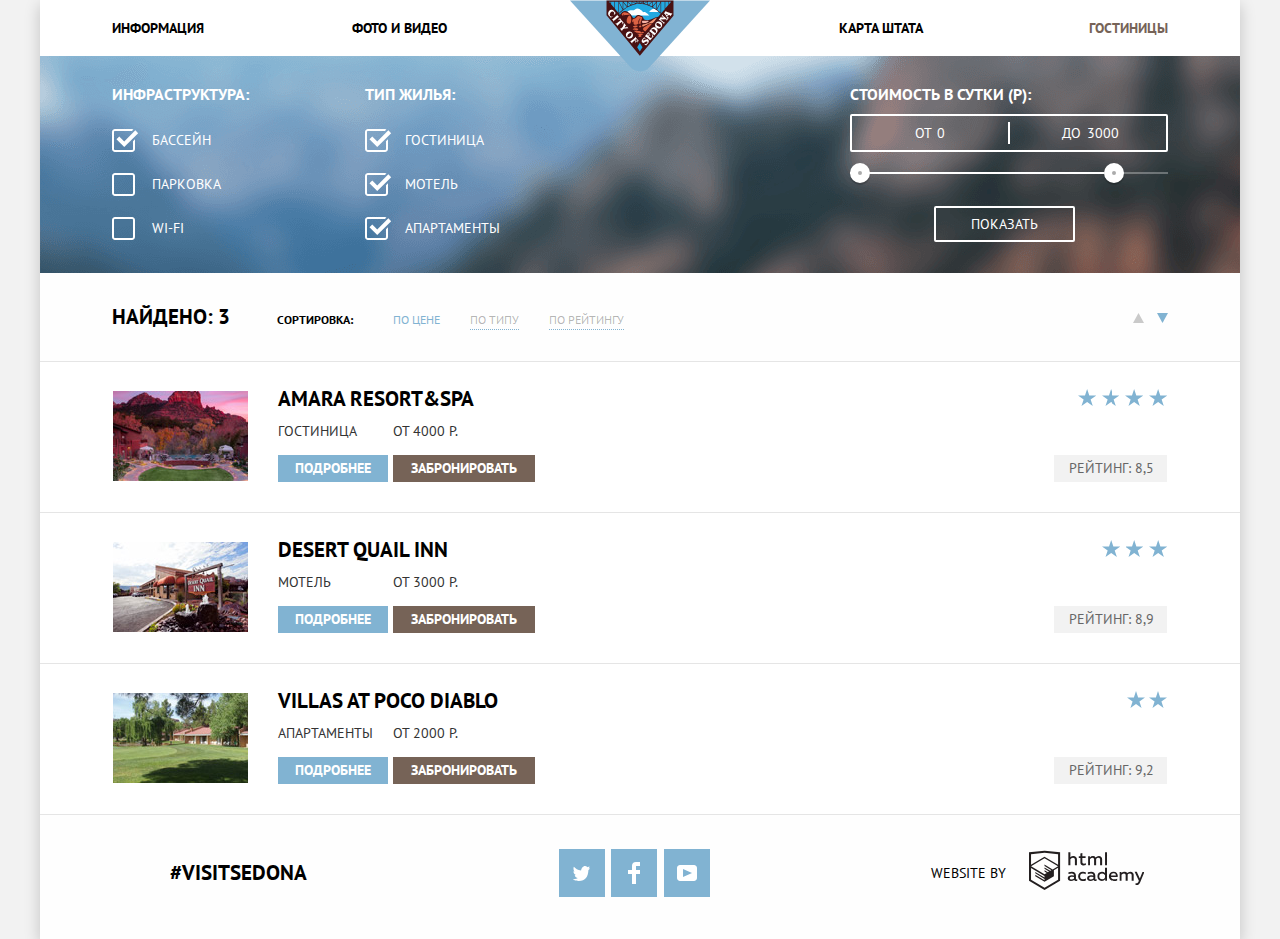
==== commit b8aa197b: "Элементы в подвале изменены на блочные" ====
--- a/hotels.html
+++ b/hotels.html
@@ -191,7 +191,7 @@
     </main>
 
     <footer class="main-footer">
-      <span>#VisitSedona</span>
+      <div class="hashtag">#VisitSedona</div>
       <div class="footer-social">
         <ul>
           <li>
@@ -211,15 +211,15 @@
           </li>
         </ul>
       </div>
-      <p class="footer-copyright">
-        <span>Website by</span>
+      <div class="footer-copyright">
+        <div>Website by</div>
         <a class="copyright-link" href="https://htmlacademy.ru/intensive/htmlcss">
           <svg data-name="Layer 1" xmlns="http://www.w3.org/2000/svg" viewBox="0 0 113 39" width="115" height="41">
             <path d="M46.84 28.22a2.07 2.07 0 0 0 .58-.11v1.4a3.41 3.41 0 0 1-1.24.22 1.75 1.75 0 0 1-1.75-1 5.08 5.08 0 0 1-3.3 1.13c-1.59 0-3.06-.87-3.06-2.68 0-2.24 2.08-2.93 3.9-2.93a11.63 11.63 0 0 1 2.28.26v-.31c0-1.09-.8-1.86-2.3-1.86a7.79 7.79 0 0 0-3.15.67v-1.79a10.72 10.72 0 0 1 3.35-.58c2.48 0 4 1.18 4 3.83v3.14a.57.57 0 0 0 .69.61zm-6.76-1.19a1.42 1.42 0 0 0 1.64 1.29 3.56 3.56 0 0 0 2.53-1v-1.51a10.21 10.21 0 0 0-1.9-.22c-1.1.01-2.27.35-2.27 1.45zM53.06 20.62a5.29 5.29 0 0 1 2.7.67v1.79a4.28 4.28 0 0 0-2.42-.73 2.89 2.89 0 1 0 0 5.76 5.26 5.26 0 0 0 2.55-.67v1.8a6.58 6.58 0 0 1-2.9.6 4.42 4.42 0 0 1-4.72-4.54 4.54 4.54 0 0 1 4.79-4.68zM65.84 28.22a2.07 2.07 0 0 0 .58-.11v1.4a3.41 3.41 0 0 1-1.24.22 1.75 1.75 0 0 1-1.75-1 5.08 5.08 0 0 1-3.3 1.13c-1.59 0-3.06-.87-3.06-2.68 0-2.24 2.08-2.93 3.9-2.93a11.63 11.63 0 0 1 2.28.26v-.31c0-1.09-.8-1.86-2.3-1.86a7.79 7.79 0 0 0-3.15.67v-1.79a10.72 10.72 0 0 1 3.35-.58c2.48 0 4 1.18 4 3.83v3.14a.57.57 0 0 0 .69.61zm-6.76-1.19a1.42 1.42 0 0 0 1.64 1.29 3.56 3.56 0 0 0 2.53-1v-1.51a10.21 10.21 0 0 0-1.9-.22c-1.11.01-2.27.35-2.27 1.45zM76.67 16.85v12.76h-1.76v-1.39a4.07 4.07 0 0 1-3.35 1.62 4.62 4.62 0 0 1 0-9.22 4 4 0 0 1 3.15 1.37v-5.14h2zm-4.76 5.48a2.9 2.9 0 0 0 0 5.8 3 3 0 0 0 2.79-1.84v-2.13a3.06 3.06 0 0 0-2.79-1.83zM82.99 20.62c3.48 0 4.68 2.81 4.12 5.34h-6.58c.22 1.57 1.75 2.22 3.35 2.22a6.41 6.41 0 0 0 2.77-.62v1.68a7.5 7.5 0 0 1-3.14.6c-2.68 0-5-1.53-5-4.61a4.39 4.39 0 0 1 4.48-4.61zm.09 1.62a2.39 2.39 0 0 0-2.57 2.26h4.85a2.06 2.06 0 0 0-2.28-2.26zM89.1 29.61v-8.75h1.73v1.09a4 4 0 0 1 2.92-1.33 3 3 0 0 1 2.73 1.4 4.33 4.33 0 0 1 3.06-1.4 3.21 3.21 0 0 1 3.32 3.52v5.47h-2V24.2a1.67 1.67 0 0 0-1.73-1.84 2.94 2.94 0 0 0-2.17 1.18V29.61h-2V24.2a1.67 1.67 0 0 0-1.73-1.84 3.11 3.11 0 0 0-2.32 1.35v5.91h-2zM111.47 20.86h2l-4.1 9.93c-.95 2.28-2.19 3-3.52 3a5 5 0 0 1-1.15-.15v-1.66a3 3 0 0 0 .89.13c.95 0 1.66-.67 2.17-2l.18-.44-4.16-8.82h2.13l3 6.6zM40.66 1.53v5a4 4 0 0 1 2.83-1.2A3.41 3.41 0 0 1 47.1 8.9v5.41h-2V9.15a1.9 1.9 0 0 0-2-2.1 3.08 3.08 0 0 0-2.44 1.46v5.8h-2V1.53h2zM52.43 2.42v3.12h3.17v1.71h-3.17v4c0 1.15.53 1.53 1.66 1.53a4.71 4.71 0 0 0 1.77-.35v1.68a7.14 7.14 0 0 1-2.35.38 2.68 2.68 0 0 1-3-2.88V7.23h-1.6V5.52h1.57V2.88zM58.1 14.29V5.54h1.73v1.09a4 4 0 0 1 2.92-1.33 3 3 0 0 1 2.73 1.4 4.33 4.33 0 0 1 3.06-1.4 3.21 3.21 0 0 1 3.32 3.52v5.47h-2V8.88a1.67 1.67 0 0 0-1.73-1.84 2.94 2.94 0 0 0-2.17 1.18V14.29h-2V8.88a1.67 1.67 0 0 0-1.73-1.84 3.11 3.11 0 0 0-2.32 1.35v5.91h-2zM74.72 1.52h1.95v12.76h-1.95zM15.44.02h-.16L0 1.62v28l15.28 9.09 15.28-9.09v-28zm13.12 28.45l-13.28 7.9L2 28.47V16.99l13.22 7.87v1.43l-9.07-5.4v1.38l9.11 5.47v1.46l-9.1-5.42v1.38l9.11 5.47 9.19-5.5V19.22l4.1-2.45v11.67zm0-13.16l-3.65 2.14-1.68 1-8-4.76v1.38l6.84 4.07h-.06l-.15.09-1 .57-5.64-3.36v1.38l4.45 2.65-1.05.7-3.36-2v1.38l2.21 1.3-2.25 1.35-13.16-7.82 13.17-7.92zm0-1.39L15.21 6.05l-13.2 7.86V3.41l13.28-1.39 13.28 1.39v10.51z"
             />
           </svg>
         </a>
-      </p>
+      </div>
     </footer>
   </div>
 </body>
--- a/css/style.css
+++ b/css/style.css
@@ -36,6 +36,7 @@
 }
 
 .container{
+  position: relative;
   max-width: 1200px;
   min-width: 768px;
   margin: 0 auto;
@@ -117,7 +118,7 @@
   background-image: url("../img/decorative/intro-polygon.svg"), url("../img/decorative/intro-background.jpg");
   background-position: 50% 100%, 0 30%;
   background-repeat: no-repeat, no-repeat;
-  background-size: 100% 57px, 100%;
+  background-size: 100%, 100%;
 }
 
 .reasons{
@@ -377,7 +378,9 @@
 }
 
 .search-hotel-btn{
-  padding: 30px 140px;
+  box-sizing: border-box;
+  width: 570px;
+  padding: 30px 85px;
   
   font-size: 21px;
   line-height: 26px;
@@ -400,20 +403,30 @@
 
 .modal-hotels{
   position: absolute;
+  z-index: 10;
   left: 50%;
+  overflow: hidden;
 
   -webkit-box-sizing: border-box;
 
           box-sizing: border-box;
-  width: 568px;
-  margin: 0 auto;
+  width: 570px;
   margin-left: -284px;
-  padding: 55px;
+  padding: 0;
+  max-height: 0;
 
   font-weight: 700;
   color: #000000;
 
   background-color: #ffffff;
+
+  transition: max-height 0.15s ease-out;
+}
+
+.modal-show{
+  max-height: 800px;
+  
+  transition: max-height 0.25s ease-in;
 }
 
 .search-hotel-form{
@@ -426,11 +439,22 @@
           flex-direction: column;
   -ms-flex-wrap: wrap;
       flex-wrap: wrap;
-}
+  margin: 57px 55px;
+}
+
+.modal-hotels input::-ms-clear {
+  display: none;
+}
+
 
 .modal-hotels input{
+  -webkit-box-sizing: border-box;
+  box-sizing: border-box;
+  height: 38px;
+
   font: inherit;
   line-height: 26px;
+  text-transform: uppercase;
 
   background-color: #f2f2f2;
   border: solid 2px transparent;
@@ -452,19 +476,15 @@
   margin-bottom: 30px;
 }
 
-.input-date:first-of-type label{
-  margin-right: 22px;
-}
-
-.input-date:nth-of-type(2) label{
-  margin-right: 18px;
+.input-date label{
+  margin-right: auto;
 }
 
 .input-date input{
   -webkit-box-sizing: border-box;
           box-sizing: border-box;
-  width: 343px;
-  padding: 4px 15px;
+  width: 346px;
+  padding: 4px 10px;
   padding-right: 37px;
 }
 
@@ -502,13 +522,14 @@
 
 .input-date .btn-for-input{
   top: 7px;
-  right: 5px;
+  right: 4px;
 }
 
 .person-number{
   display: -webkit-box;
   display: -ms-flexbox;
   display: flex;
+  justify-content: space-between;
 }
 
 .input-person-number{
@@ -530,7 +551,7 @@
 }
 
 .input-adults-number label{
-  margin-right: 35px;
+  margin-right: 39px;
 }
 
 .input-adults-number .reduce-number-btn{
@@ -539,7 +560,7 @@
 }
 
 .input-adults-number .increase-number-btn{
-  top: 8px;
+  top: 9px;
   right: 10px;
 }
 
@@ -553,8 +574,8 @@
 }
 
 .input-children-number .increase-number-btn{
-  top: 8px;
-  right: 8px;
+  top: 9px;
+  right: 7px;
 }
 
 .person-number input::-webkit-inner-spin-button,
@@ -683,7 +704,8 @@
 }
 
 .filter-range {
-  width: 30%;
+  max-width: 328px;
+  min-width: 235px;
   margin-left: auto;
 
   color: #ffffff;
@@ -692,6 +714,7 @@
 
 .filter-range-title {
   margin-bottom: 9px;
+  margin-left: 10px;
 
   font-weight: 600;
   font-size: 16px;
@@ -703,6 +726,7 @@
   
   height: 34px;
   margin-bottom: 20px;
+  margin-left: 10px;
 
   font-size: 0;
 
@@ -737,12 +761,21 @@
 
 .price-controls .min-price,
 .price-controls .max-price {
-  width: 90px;
+  box-sizing: border-box;
+  width: 50%;
+}
+
+.price-controls .min-price{
   padding-left: 20%;
 }
 
+.price-controls .max-price{
+  padding-left: 17%;
+}
+
 .price-controls input {
-  width: 50px;
+  width: 55%;
+  height: 25px;
   margin: 0;
 
   color: inherit;
@@ -756,6 +789,7 @@
   position: relative;
 
   margin-bottom: 32px;
+  margin-left: 10px;
 }
 
 .range-controls .scale {
@@ -1107,14 +1141,30 @@
 }
 
 .map{
+  position: relative;
   margin: 0;
   margin-bottom: -125px;
   padding: 0;
+  height: 600px;
+
+  background-image: url("../img/content/map.png");
+  background-position: 50%;
+  background-size: cover;
+  background-repeat: no-repeat;
+}
+
+.map iframe {
+  position: relative;
+  z-index: 2;
+
+  width: 100%;
+
+  border: none;
 }
 
 .main-footer{
   position: relative;
-  z-index: 1;
+  z-index: 3;
 
   margin: 0;
   padding: 0;
@@ -1137,8 +1187,8 @@
           align-items: center;
 }
 
-.main-footer span{
-  width: 400px;
+.hashtag{
+  width: 33%;
   margin: 0;
 
   font-size: 21px;
@@ -1146,7 +1196,7 @@
 }
 
 .footer-social{
-  width: 400px;
+  width: 33%
 }
 
 .footer-social ul{
@@ -1227,12 +1277,12 @@
   -webkit-box-align: center;
       -ms-flex-align: center;
           align-items: center;
-  width: 400px;
-  margin: 0;
-}
-
-.footer-copyright span{
-  width: auto;
+  width: 33%;
+  margin: 0;
+}
+
+.footer-copyright div{
+  width: 105px;
   padding-right: 8px;
 
   font-size: 14px;
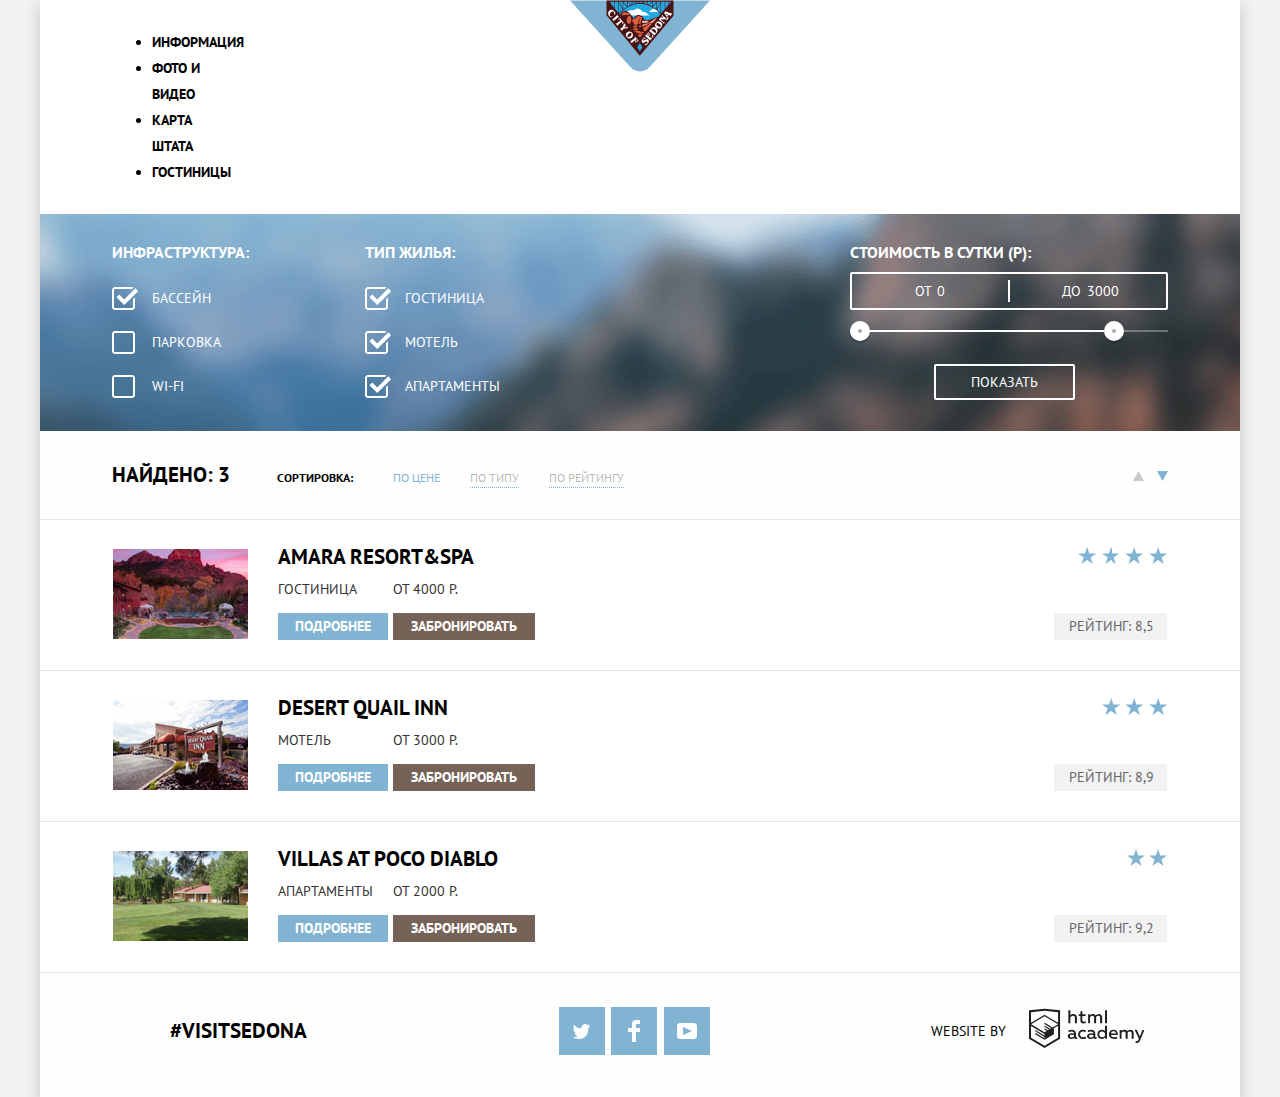
==== commit c59f1ae6: "Пункты меню размечены с помощью списка" ====
--- a/hotels.html
+++ b/hotels.html
@@ -16,10 +16,20 @@
         <img src="img/content/logo.svg" width="140" height="72" alt="Город Седона">
       </a>
       <nav class="main-navigation">
-        <a href="#">Информация</a>
-        <a href="#">Фото и видео</a>
-        <a href="#">Карта штата</a>
-        <a href="hotels.html" class="site-navigation-active">Гостиницы</a>
+        <ul class="site-navigation">
+          <li>
+            <a href="#">Информация</a>
+          </li>
+          <li>
+            <a href="#">Фото и видео</a>
+          </li>
+          <li>
+            <a href="#">Карта штата</a>
+          </li>
+          <li>
+            <a href="hotels.html">Гостиницы</a>
+          </li>
+        </ul>
       </nav>
     </header>
 
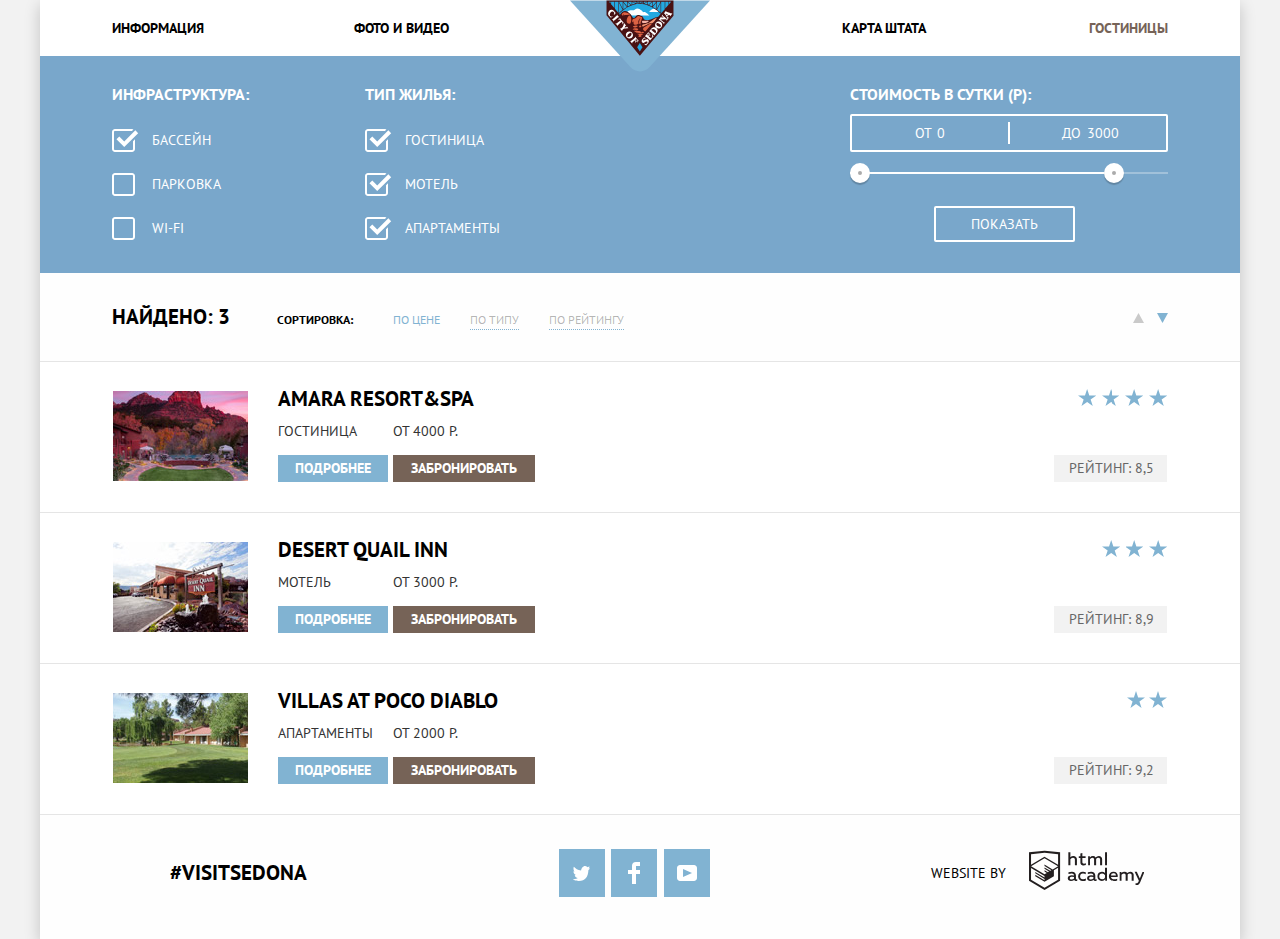
==== commit fd411875: "Последнему пункту меню добавлен класс активного состояния" ====
--- a/hotels.html
+++ b/hotels.html
@@ -27,7 +27,7 @@
             <a href="#">Карта штата</a>
           </li>
           <li>
-            <a href="hotels.html">Гостиницы</a>
+            <a href="hotels.html" class="site-navigation-active">Гостиницы</a>
           </li>
         </ul>
       </nav>
--- a/css/style.css
+++ b/css/style.css
@@ -63,11 +63,6 @@
 }
 
 .main-navigation{
-  display: -webkit-box;
-  display: -ms-flexbox;
-  display: flex;
-  -ms-flex-wrap: wrap;
-      flex-wrap: wrap; 
   width: 88%;
   padding: 15px 0;
   
@@ -78,11 +73,41 @@
   color: #000000;
 }
 
-.main-navigation a{
+.site-navigation{
+  display: -webkit-box;
+  display: -ms-flexbox;
+  display: flex;
+  justify-content: space-between;
+  -ms-flex-wrap: wrap;
+      flex-wrap: wrap; 
+  margin: 0;
+  padding: 0;
+  list-style: none;
+}
+
+.site-navigation li{
+  width: 128px;
+}
+
+.site-navigation li:nth-child(1),
+.site-navigation li:nth-child(2){
+  text-align: left;
+}
+
+.site-navigation li:nth-child(2){
+  margin-right: 19%;
+}
+
+.site-navigation li:nth-child(3),
+.site-navigation li:nth-child(4){
+  text-align: right;
+}
+
+.site-navigation a{
   color: #000000;
 }
 
-.main-navigation a:nth-child(1){
+/*.main-navigation a:nth-child(1){
   margin-right: 14%;
 }
 
@@ -92,7 +117,7 @@
 
 .main-navigation a:nth-child(2){
   margin-right: auto;
-}
+}*/
 
 .main-navigation a:hover,
 .main-navigation a:focus{
@@ -115,10 +140,10 @@
   text-align: center;
 
   background-color: #79a7cb;
-  background-image: url("../img/decorative/intro-polygon.svg"), url("../img/decorative/intro-background.jpg");
+  background-image: url("../img/decorative/intro-polygon.png"), url("../img/decorative/intro-background.jpg");
   background-position: 50% 100%, 0 30%;
   background-repeat: no-repeat, no-repeat;
-  background-size: 100%, 100%;
+  background-size: 100% 57px, 100%;
 }
 
 .reasons{
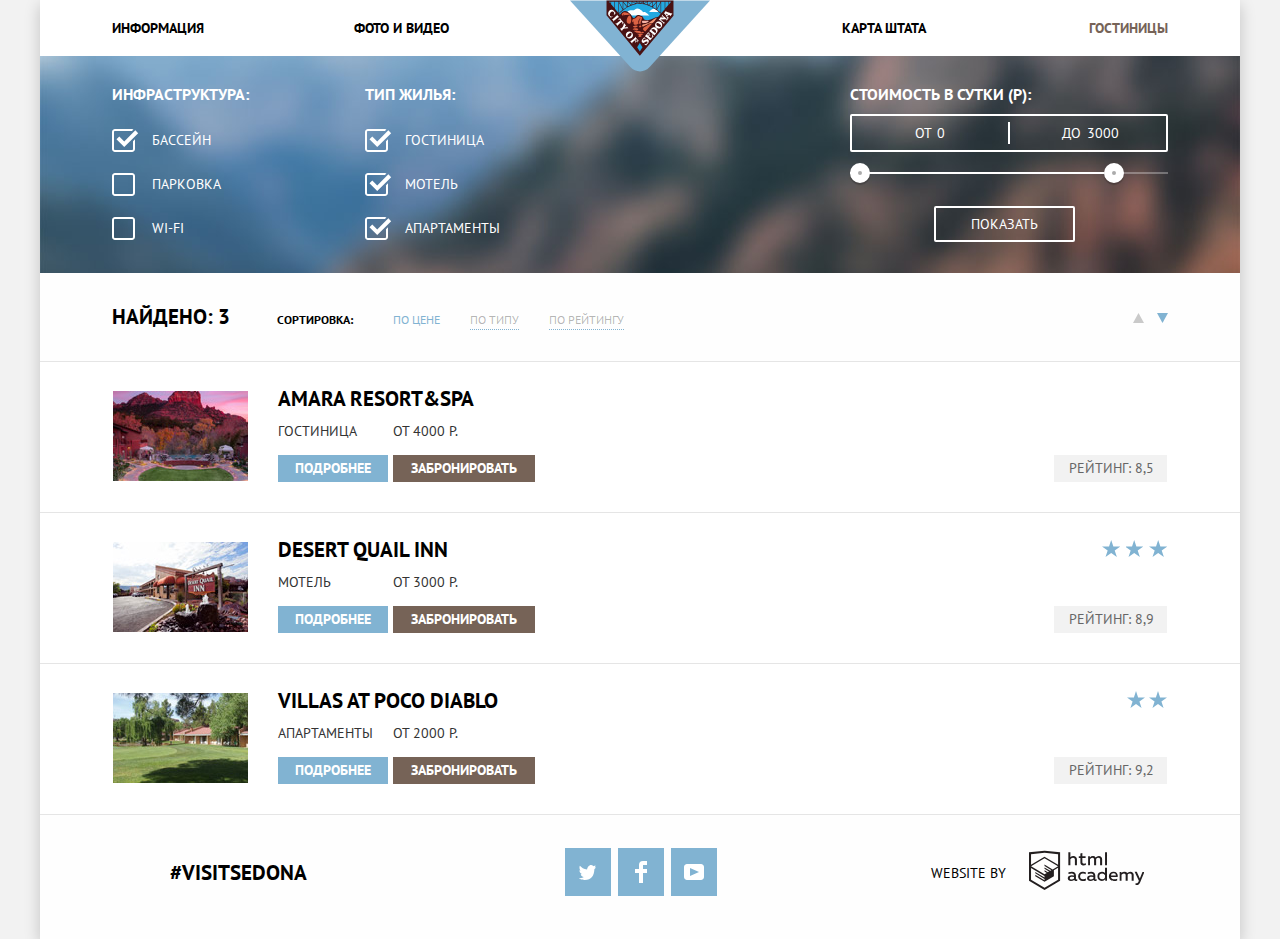
==== commit bec11254: "Подключены минимизированные стили и скрипты" ====
--- a/hotels.html
+++ b/hotels.html
@@ -6,7 +6,7 @@
   <title>Седона: гостиницы</title>
   <link href="https://fonts.googleapis.com/css?family=PT+Sans:400,700&amp;subset=cyrillic-ext" rel="stylesheet">
   <link href="css/normalize.css" rel="stylesheet">
-  <link href="css/style.css" rel="stylesheet">
+  <link href="css/style.min.css" rel="stylesheet">
 </head>
 
 <body>
--- a/css/style.min.css
+++ b/css/style.min.css
@@ -0,0 +1 @@
+@-webkit-keyframes shake{0%,to{-webkit-transform:translateX(0);transform:translateX(0)}10%,30%,50%,70%,90%{-webkit-transform:translateX(-10px);transform:translateX(-10px)}20%,40%,60%,80%{-webkit-transform:translateX(10px);transform:translateX(10px)}}@keyframes shake{0%,to{-webkit-transform:translateX(0);transform:translateX(0)}10%,30%,50%,70%,90%{-webkit-transform:translateX(-10px);transform:translateX(-10px)}20%,40%,60%,80%{-webkit-transform:translateX(10px);transform:translateX(10px)}}body{margin:0;padding:0;font-family:"PT Sans",Arial,sans-serif;font-size:14px;line-height:21px;font-weight:400;color:#333;text-transform:uppercase;background-color:#f2f2f2}a{text-decoration:none}.visually-hidden:not(:focus):not(:active),input[type=checkbox].visually-hidden{position:absolute;width:1px;height:1px;margin:-1px;border:0;padding:0;white-space:nowrap;-webkit-clip-path:inset(100%);clip-path:inset(100%);clip:rect(0 0 0 0);overflow:hidden}.container{position:relative;max-width:1200px;min-width:768px;margin:0 auto;-webkit-box-shadow:0 5px 15px 0 rgba(0,1,1,.2);box-shadow:0 5px 15px 0 rgba(0,1,1,.2)}.main-header{position:relative;margin:0;padding:0;background-color:#fff}.main-header-logo{position:absolute;left:50%;-webkit-transform:translate(-50%);-ms-transform:translate(-50%);transform:translate(-50%)}.main-navigation{width:88%;padding:15px 0;margin:0 auto;line-height:26px;font-weight:700;color:#000}.site-navigation{display:-webkit-box;display:-ms-flexbox;display:flex;-webkit-box-pack:justify;-ms-flex-pack:justify;justify-content:space-between;-ms-flex-wrap:wrap;flex-wrap:wrap;margin:0;padding:0;list-style:none}.site-navigation li{width:128px}.site-navigation li:nth-child(1),.site-navigation li:nth-child(2){text-align:left}.site-navigation li:nth-child(2){margin-right:19%}.site-navigation li:nth-child(3),.site-navigation li:nth-child(4){text-align:right}.site-navigation a{color:#000}.main-navigation a:focus,.main-navigation a:hover{color:#81b3d2}.main-navigation a:active{color:rgba(0,0,0,.3)}.main-navigation .site-navigation-active{color:#766357}.intro{margin:0;padding-top:76px;padding-bottom:77px;text-align:center;background-color:#79a7cb;background-image:url(../img/decorative/intro-polygon.png),url(../img/decorative/intro-background.jpg);background-position:50% 100%,0 30%;background-repeat:no-repeat,no-repeat;background-size:100% 57px,100%}.reasons,.reasons-intro{margin:0;color:#333;background-color:#fff}.reasons-intro{width:490px;margin:0 auto;padding-top:41px;padding-bottom:40px;text-align:center}.reasons h2{margin-bottom:30px;font-size:21px;line-height:26px;font-weight:700;color:#000}.reason-item,.reason-text{display:-webkit-box;display:-ms-flexbox;display:flex}.reason-item{-webkit-box-pack:justify;-ms-flex-pack:justify;justify-content:space-between;color:#fff;background-color:#81b3d2}.reason-text{-webkit-box-orient:vertical;-webkit-box-direction:normal;-ms-flex-direction:column;flex-direction:column;-webkit-box-align:center;-ms-flex-align:center;align-items:center;margin-top:46px;margin-bottom:57px;width:calc(100%/3);text-align:center}.features-item h4,.reason-text h3{padding:0;font-size:21px;font-weight:700}.reason-text h3{width:37.7%;margin:0 0 25px}.reason-text span{margin-bottom:23px}.reason-text p{width:80%}.reason-photo{width:calc(100% - (100%/3));background-repeat:no-repeat;background-size:cover;background-position:50%}.reason-item-1 .reason-photo{background-image:url(../img/decorative/photo-reason-1.jpg)}.reason-item-2 .reason-photo{background-image:url(../img/decorative/photo-reason-2.jpg)}.features{color:#333;background-color:#fff}.features-block{display:-webkit-box;display:-ms-flexbox;display:flex}.features-item{position:relative;width:33%;padding:160px 4% 85px;text-align:center}.features-item h4{margin:0 0 22px;color:#000}.block-reasons-text p,.features-item p,.reason-text p{padding:0;margin:0}.features-item::before{content:"";position:absolute;top:60px;left:50%;-webkit-transform:translateX(-50%);-ms-transform:translateX(-50%);transform:translateX(-50%);width:75px;height:75px}.features-item:first-child::before{background-image:url(../img/icons/features-icon-1.svg);background-position:0 0;background-repeat:no-repeat}.features-item:nth-child(2)::before{background-image:url(../img/icons/features-icon-2.svg);background-position:0 0;background-repeat:no-repeat}.features-item:last-child::before{top:55px;-webkit-transform:translateX(-45%);-ms-transform:translateX(-45%);transform:translateX(-45%);background-image:url(../img/icons/features-icon-3.svg);background-position:0 0;background-repeat:no-repeat}.block-reasons{display:-webkit-box;display:-ms-flexbox;display:flex;margin:0;padding-top:45px;padding-bottom:60px;color:#333;background-color:#eee}.block-reasons-text{width:33%;padding:0 57px;text-align:center}.block-reasons-text h3{width:56%;padding:0;margin:0 auto 25px;font-size:21px;font-weight:700;color:#000}.block-reasons-text span{display:block;margin-bottom:23px}.button,.hotels{text-align:center}.hotels{margin:0;padding:50px 0 0;color:#333;background-color:#fff}.hotels span{font-size:30px;line-height:36px;font-weight:700;color:#000}.hotels p{width:450px;margin:25px auto 45px;line-height:24px}.button{font:inherit;font-weight:700;vertical-align:middle;color:#fff;text-transform:uppercase;background-color:#81b3d2;border:0;cursor:pointer}.search-hotel-btn{display:block;-webkit-box-sizing:border-box;box-sizing:border-box;width:570px;padding:30px 85px;margin:0 auto;font-size:21px;line-height:26px;color:#fff;background-color:#766357}.search-hotel-btn:hover{color:#fff;background-color:#604e43}.search-hotel-btn:active,.search-hotel-btn:focus{color:rgba(255,255,255,.3);background-color:#503e33}.modal-hotels{position:absolute;z-index:10;left:50%;overflow:hidden;-webkit-box-sizing:border-box;box-sizing:border-box;width:570px;margin-left:-284px;padding:0;max-height:0;font-weight:700;color:#000;background-color:#fff;-webkit-transition:max-height .15s ease-out;-o-transition:max-height .15s ease-out;transition:max-height .15s ease-out}.modal-show{max-height:800px;-webkit-transition:max-height .25s ease-in;-o-transition:max-height .25s ease-in;transition:max-height .25s ease-in}.modal-error{-webkit-animation:shake .6s;animation:shake .6s}.search-hotel-form{display:-webkit-box;display:-ms-flexbox;display:flex;-webkit-box-orient:vertical;-webkit-box-direction:normal;-ms-flex-direction:column;flex-direction:column;-ms-flex-wrap:wrap;flex-wrap:wrap;margin:57px 55px}.modal-hotels input::-ms-clear{display:none}.modal-hotels input{-webkit-box-sizing:border-box;box-sizing:border-box;height:38px;font:inherit;line-height:26px;text-transform:uppercase;background-color:#f2f2f2;border:solid 2px transparent}.modal-hotels input:hover{background-color:#ebebeb}.modal-hotels input:focus{background-color:transparent;border:solid 2px #e5e5e5}.input-date{display:-webkit-box;display:-ms-flexbox;display:flex;-webkit-box-align:center;-ms-flex-align:center;align-items:center;position:relative;margin-bottom:30px}.input-date label{margin-right:auto}.input-date input{-webkit-box-sizing:border-box;box-sizing:border-box;width:346px;padding:4px 37px 4px 10px}.btn-for-input{position:absolute;background-color:transparent}.btn-for-input svg{fill:#a9a9a9}.btn-for-input line{stroke:#a9a9a9}.btn-for-input:focus svg,.btn-for-input:hover svg{fill:#000}.btn-for-input:focus line,.btn-for-input:hover line{stroke:#000}.btn-for-input:active svg{fill:#81b3d2}.btn-for-input:active line{stroke:#81b3d2}.input-date .btn-for-input{top:7px;right:4px}.person-number{display:-webkit-box;display:-ms-flexbox;display:flex;-webkit-box-pack:justify;-ms-flex-pack:justify;justify-content:space-between}.input-person-number{position:relative;margin-bottom:52px}.input-person-number input{-webkit-box-sizing:border-box;box-sizing:border-box;width:115px;padding:6px 45px;text-align:center}.input-adults-number{margin-right:50px}.input-adults-number label{margin-right:39px}.input-adults-number .reduce-number-btn{top:8px;left:120px}.input-adults-number .increase-number-btn{top:9px;right:10px}.input-children-number label{margin-right:23px}.input-children-number .reduce-number-btn{top:8px;left:72px}.input-children-number .increase-number-btn{top:9px;right:7px}.person-number input::-webkit-inner-spin-button,.person-number input::-webkit-outer-spin-button{-webkit-appearance:none}.person-number input{-moz-appearance:textfield}.modal-hotels .search-btn{padding:16px 30px;font-size:21px;line-height:26px}.modal-hotels .search-btn:focus,.modal-hotels .search-btn:hover{color:#fff;background-color:#669ec0}.modal-hotels .search-btn:active{color:rgba(255,255,255,.3);background-color:#5496bd}.filters{margin:0;padding-top:28px;padding-bottom:31px;color:#fff;background-color:#79a7cb;background-image:url(../img/decorative/filter-background.jpg);background-repeat:no-repeat;background-position:0 50%}.filter{display:-webkit-box;display:-ms-flexbox;display:flex;-webkit-box-pack:justify;-ms-flex-pack:justify;justify-content:space-between;padding:0 6%}.filters fieldset{padding:0;margin:0 11% 0 0;border:0}.filters legend{padding:0;margin:0 0 25px;font-size:16px;font-weight:700}.filters ul{padding:0;margin:0;list-style:none}.filter-option{margin-bottom:23px;padding-left:40px}.filter-option:last-child{margin-bottom:0}.filter-option label{position:relative;display:block;cursor:pointer;-webkit-user-select:none;-moz-user-select:none;-ms-user-select:none;user-select:none}.filter-input-checkbox+label::before{content:"";position:absolute;left:-40px;top:-1px;width:27px;height:24px;background-image:url(../img/icons/checkbox-off.svg);background-repeat:no-repeat;background-position:0 0}.filter-input-checkbox:checked+label::before{content:"";position:absolute;left:-40px;top:-1px;width:27px;height:24px;background-image:url(../img/icons/checkbox-on.svg);background-repeat:no-repeat;background-position:0 0}.filter-input-checkbox:disabled+label::before{background-image:url(../img/icons/checkbox-off-disabled.svg)}.filter-input-checkbox:checked:disabled+label::before{background-image:url(../img/icons/checkbox-on-disabled.svg)}.filter-input-checkbox:focus+label::before{outline:5px auto -webkit-focus-ring-color}.filter-range{max-width:328px;min-width:235px;margin-left:auto;color:#fff;text-transform:uppercase}.filter-range-title{margin-bottom:9px;margin-left:10px;font-weight:600;font-size:16px;line-height:21px}.price-controls,.range-controls{position:relative;margin-left:10px}.price-controls{height:34px;font-size:0;border:2px solid #fff;border-radius:2px;margin-bottom:20px}.price-controls::after{content:"";position:absolute;top:50%;left:50%;width:2px;height:22px;background:#fff;-webkit-transform:translate(-50%,-50%);-ms-transform:translate(-50%,-50%);transform:translate(-50%,-50%)}.price-controls label{display:inline-block;font-size:14px;line-height:34px;vertical-align:top;cursor:pointer}.price-controls .max-price,.price-controls .min-price{-webkit-box-sizing:border-box;box-sizing:border-box;width:50%}.price-controls .min-price{padding-left:20%}.price-controls .max-price{padding-left:17%}.price-controls input{width:55%;height:25px;margin:0;color:inherit;font:inherit;background:0 0;border:0}.range-controls{margin-bottom:32px}.range-controls .scale{height:2px;background:rgba(255,255,255,.3)}.range-controls .bar{width:80%;height:2px;background:#fff}.range-toggle{position:absolute;top:-9px;width:4px;height:4px;background:#ababab;border:8px solid #fff;border-radius:50%;-webkit-box-shadow:0 2px 1px 0 rgba(0,1,1,.2);box-shadow:0 2px 1px 0 rgba(0,1,1,.2);cursor:pointer}.range-toggle:hover{background:#1c4f80}.range-toggle-min{left:0}.range-toggle-max{left:80%}.btn-transparent{display:block;margin:0 auto;padding:6px 35px;font-size:14px;line-height:20px;color:#fff;text-transform:uppercase;background:0 0;border:2px solid #fff;border-radius:2px;cursor:pointer}.btn-transparent:hover{color:#000;background:#fff}.hotels-result{margin:0;padding:31px 6%;font-size:12px;line-height:18px;color:#000;background-color:#fefefe;border-bottom:1px solid #e5e5e5}.hotels-result,.sort,.sort-type{display:-webkit-box;display:-ms-flexbox;display:flex}.sort{-webkit-box-align:center;-ms-flex-align:center;align-items:center}.sort span{margin-right:47px;font-size:21px;line-height:26px;font-weight:700}.sort-type{margin-top:7px}.sort-type h2{padding:0;margin:0 40px 0 0;font-size:12px;line-height:18px}.sort-type a{margin-right:30px;color:rgba(0,0,0,.3);border-bottom:dotted 1px #81b3d2}.hotel-name:focus h3,.hotel-name:hover h3,.sort-type a:focus,.sort-type a:hover{color:#81b3d2}.sort-type a:active{color:#000;border:0}.sort-type .sort-type-active{color:#81b3d2;border:0}.sort-type-buttons{margin-left:auto;padding-top:6px}.sort-btn:first-child{margin-right:10px}.sort-btn svg{fill:#cacaca}.sort-btn:focus svg,.sort-btn:hover svg{fill:#000}.sort-btn:active svg,.sort-descending svg{fill:#81b3d2}.hotels-list{margin:0;padding:0;color:#333;background-color:#fff}.hotels-item{padding:24px 73px 30px;display:-webkit-box;display:-ms-flexbox;display:flex;-webkit-box-pack:justify;-ms-flex-pack:justify;justify-content:space-between;line-height:0;border-bottom:1px solid #e5e5e5}.hotels-item img{padding:0;margin:5px 30px 0 0}.hotel-info{-webkit-box-orient:vertical;-webkit-box-direction:normal;-ms-flex-direction:column;flex-direction:column;line-height:21px}.hotel-name h3{padding:0;margin:0 0 9px;font-size:21px;line-height:26px;font-weight:700;color:#000}.hotel-name:active h3{color:rgba(0,0,0,.3)}.about-hotel,.hotel-info,.short-info{display:-webkit-box;display:-ms-flexbox;display:flex}.short-info span{margin-bottom:13px}.about-hotel{-webkit-box-orient:vertical;-webkit-box-direction:normal;-ms-flex-direction:column;flex-direction:column;margin-right:5px}.about-hotel-btn{-webkit-box-sizing:border-box;box-sizing:border-box;width:110px;padding:3px 5px}.about-hotel-btn:focus,.about-hotel-btn:hover{background-color:#669ec0}.about-hotel-btn:active{color:rgba(255,255,255,.3);background-color:#5496bd}.booking-hotel{display:-webkit-box;display:-ms-flexbox;display:flex;-webkit-box-orient:vertical;-webkit-box-direction:normal;-ms-flex-direction:column;flex-direction:column}.booking-hotel-btn{-webkit-box-sizing:border-box;box-sizing:border-box;width:142px;padding:3px 5px;background-color:#766357}.booking-hotel-btn:focus,.booking-hotel-btn:hover{background-color:#604e43}.booking-hotel-btn:active{color:rgba(255,255,255,.3);background-color:#503e33}.rating{padding:0;display:-webkit-box;display:-ms-flexbox;display:flex;-webkit-box-orient:vertical;-webkit-box-direction:normal;-ms-flex-direction:column;flex-direction:column;-webkit-box-pack:justify;-ms-flex-pack:justify;justify-content:space-between;-webkit-box-align:end;-ms-flex-align:end;align-items:flex-end;position:relative;margin:0 0 0 auto;line-height:21px}.stars{margin-top:3px;height:20px;background-image:url(../img/icons/star.svg);background-position:0 0;background-repeat:space}.hotels-item:nth-last-of-type(1) .stars{width:89px}.hotels-item:nth-of-type(2) .stars{width:65px}.hotels-item:nth-of-type(3) .stars{width:40px}.rating span{width:85px;padding:3px 13px 3px 15px;color:#666;background-color:#f2f2f2}.map{position:relative;margin:0 0 -125px;padding:0;height:600px;background-image:url(../img/content/map.png);background-position:50%;background-size:cover;background-repeat:no-repeat}.map iframe{position:relative;z-index:2;width:100%;border:0}.main-footer{position:relative;z-index:3;margin:0;padding:32px 0 40px;line-height:26px;text-align:center;color:#000;background-color:rgba(255,255,255,.9);display:-webkit-box;display:-ms-flexbox;display:flex;-webkit-box-align:center;-ms-flex-align:center;align-items:center}.hashtag{margin:0;font-size:21px;font-weight:700}.footer-social,.hashtag{width:33%}.footer-social ul,.social-btn{display:-webkit-box;display:-ms-flexbox;display:flex;justify-content:center}.footer-social ul{-ms-flex-wrap:wrap;flex-wrap:wrap;margin:0 auto;padding:0 0 0 10px;list-style:none;-webkit-box-pack:justify;-ms-flex-pack:justify;width:100%}.social-btn{-webkit-box-pack:center;-ms-flex-pack:center;-webkit-box-align:center;-ms-flex-align:center;align-items:center;width:46px;height:48px;margin-bottom:2px;margin-right:7px;color:#000;background-color:#81b3d2}.social-btn::before{content:"";width:20px;height:22px;background-position:center center;background-repeat:no-repeat}li:nth-child(1) .social-btn::before{background-image:url(../img/icons/twitter-icon.svg)}li:nth-child(2) .social-btn::before{background-image:url(../img/icons/fb-icon.svg)}li:nth-child(3) .social-btn::before{background-image:url(../img/icons/youtube-icon.svg)}.social-btn:focus,.social-btn:hover{background-color:#669ec0}.social-btn:active{background-color:#5496bd}.social-btn:active::before{opacity:.3}.footer-copyright{display:-webkit-box;display:-ms-flexbox;display:flex;-webkit-box-pack:center;-ms-flex-pack:center;justify-content:center;-webkit-box-align:center;-ms-flex-align:center;align-items:center;width:33%;margin:0}.footer-copyright div{width:105px;padding-right:8px;font-size:14px;line-height:26px;font-weight:400}.copyright-link{margin-top:3px}.copyright-link svg{fill:#231f20}.copyright-link:focus svg,.copyright-link:hover svg{fill:#81b3d2}.copyright-link:active svg{fill:#bdbbbc}